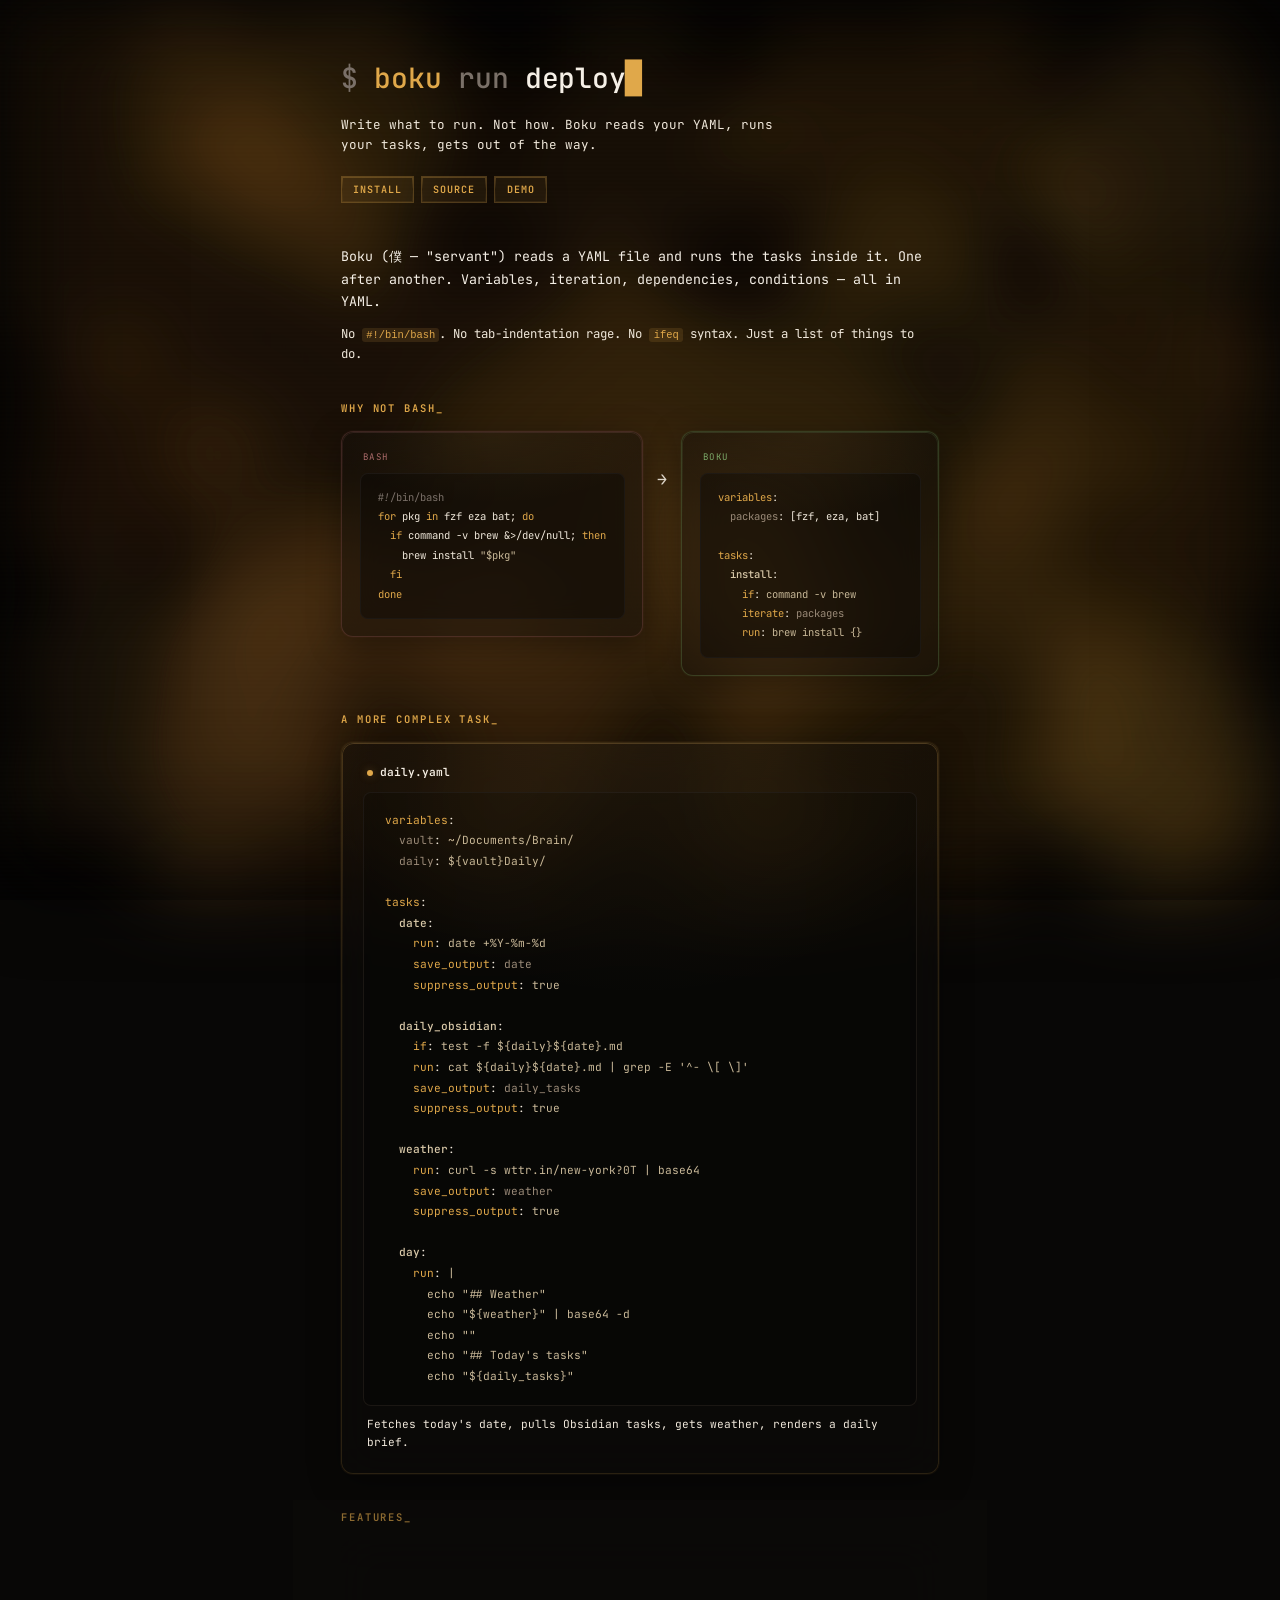
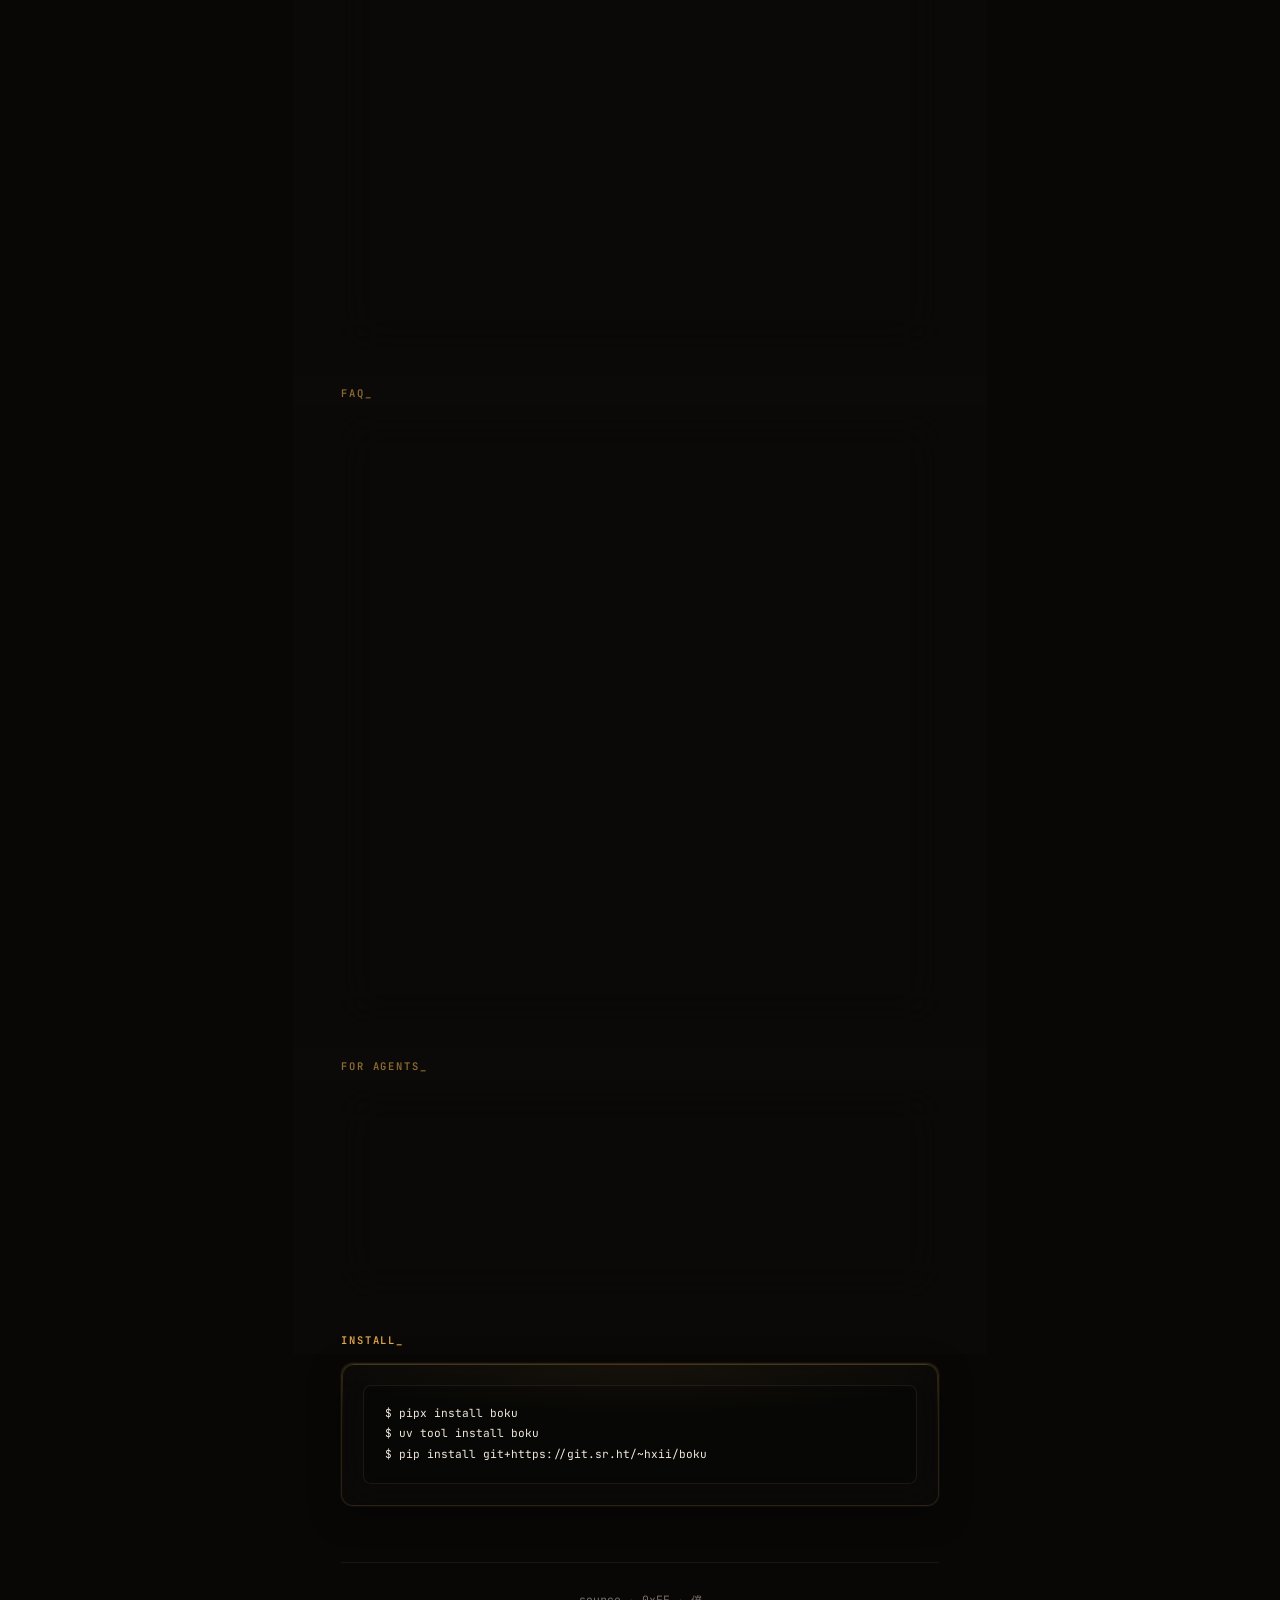
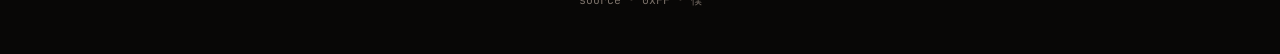
==== web/index.html @ f5d765d3 "Examples; Linting; Doc updates; Onepager" ====
<!DOCTYPE html>
<html lang="en">
<head>
  <meta charset="UTF-8">
  <meta name="viewport" content="width=device-width, initial-scale=1.0">
  <title>boku — YAML task runner</title>
  <link rel="preconnect" href="https://fonts.googleapis.com">
  <link rel="preconnect" href="https://fonts.gstatic.com" crossorigin>
  <link href="https://fonts.googleapis.com/css2?family=JetBrains+Mono:wght@300;400;500;600;700&display=swap" rel="stylesheet">
  <link rel="stylesheet" href="style.css">
</head>
<body>

  <canvas id="bgCanvas"></canvas>
  <div class="scanlines"></div>
  <div class="vignette"></div>

  <div class="page">

    <!-- ═══ HERO ═══ -->
    <header class="hero">
      <div class="prompt"><span class="dollar">$</span> <span class="cmd crt-glow">boku</span> <span class="dim">run</span> <span class="scramble crt-glow" id="scramble">deploy</span><span class="cursor crt-glow">█</span></div>
      <p class="tagline">Write what to run. Not how. Boku reads your YAML, runs your tasks, gets out of the way.</p>
      <nav class="hero-nav">
        <a href="#install" class="pixel-btn">install</a>
        <a href="https://git.sr.ht/~hxii/boku" class="pixel-btn">source</a>
        <a href="https://asciinema.org/a/IFzd7KtoQtGOAL18ZZVEy49eq" class="pixel-btn">demo</a>
      </nav>
    </header>

    <!-- ═══ WHAT ═══ -->
    <section class="intro">
      <p>Boku (僕 — "servant") reads a YAML file and runs the tasks inside it. One after another. Variables, iteration, dependencies, conditions — all in YAML.</p>
      <p class="dim">No <code>#!/bin/bash</code>. No tab-indentation rage. No <code>ifeq</code> syntax. Just a list of things to do.</p>
    </section>

    <!-- ═══ WHY NOT BASH ═══ -->
    <section class="why">
      <h2>why not bash_</h2>
      <div class="compare">
        <div class="glass-card compare-card compare-bad">
          <div class="compare-label">bash</div>
          <pre class="code-block"><code><span class="dim">#!/bin/bash</span>
<span class="k">for</span> pkg <span class="k">in</span> fzf eza bat; <span class="k">do</span>
  <span class="k">if</span> command -v brew &>/dev/null; <span class="k">then</span>
    brew install <span class="s">"$pkg"</span>
  <span class="k">fi</span>
<span class="k">done</span></code></pre>
        </div>
        <div class="compare-arrow">→</div>
        <div class="glass-card compare-card compare-good">
          <div class="compare-label">boku</div>
          <pre class="code-block"><code><span class="k">variables</span>:
  <span class="v">packages</span>: [fzf, eza, bat]

<span class="k">tasks</span>:
  <span class="t">install</span>:
    <span class="k">if</span>: <span class="s">command -v brew</span>
    <span class="k">iterate</span>: <span class="v">packages</span>
    <span class="k">run</span>: <span class="s">brew install {}</span></code></pre>
        </div>
      </div>
    </section>

    <!-- ═══ COMPLEX EXAMPLE ═══ -->
    <section class="complex-example">
      <h2>a more complex task_</h2>
      <div class="glass-card">
        <div class="example-header">
          <span class="example-dot"></span>
          <span class="example-title">daily.yaml</span>
        </div>
        <pre class="code-block"><code><span class="k">variables</span>:
  <span class="v">vault</span>: <span class="s">~/Documents/Brain/</span>
  <span class="v">daily</span>: <span class="s">${vault}Daily/</span>

<span class="k">tasks</span>:
  <span class="t">date</span>:
    <span class="k">run</span>: <span class="s">date +%Y-%m-%d</span>
    <span class="k">save_output</span>: <span class="v">date</span>
    <span class="k">suppress_output</span>: <span class="s">true</span>

  <span class="t">daily_obsidian</span>:
    <span class="k">if</span>: <span class="s">test -f ${daily}${date}.md</span>
    <span class="k">run</span>: <span class="s">cat ${daily}${date}.md | grep -E '^- \[ \]'</span>
    <span class="k">save_output</span>: <span class="v">daily_tasks</span>
    <span class="k">suppress_output</span>: <span class="s">true</span>

  <span class="t">weather</span>:
    <span class="k">run</span>: <span class="s">curl -s wttr.in/new-york?0T | base64</span>
    <span class="k">save_output</span>: <span class="v">weather</span>
    <span class="k">suppress_output</span>: <span class="s">true</span>

  <span class="t">day</span>:
    <span class="k">run</span>: <span class="s">|</span>
      <span class="s">echo "## Weather"</span>
      <span class="s">echo "${weather}" | base64 -d</span>
      <span class="s">echo ""</span>
      <span class="s">echo "## Today's tasks"</span>
      <span class="s">echo "${daily_tasks}"</span></code></pre>
        <p class="example-desc">Fetches today's date, pulls Obsidian tasks, gets weather, renders a daily brief.</p>
      </div>
    </section>

    <!-- ═══ FEATURES ═══ -->
    <section class="features">
      <h2>features_</h2>
      <div class="glass-card">
        <table>
          <tbody>
            <tr><td><span class="label" style="animation-delay: 0s">iterate</span></td><td>Loop over lists. <code>{}</code> becomes each item.</td></tr>
            <tr><td><span class="label" style="animation-delay: -1s">depends_on</span></td><td>Control execution order. Tasks wait.</td></tr>
            <tr><td><span class="label" style="animation-delay: -2s">variables</span></td><td><code>${var}</code> normal · <code>@{var}</code> masked · <code>${env:VAR}</code> env.</td></tr>
            <tr><td><span class="label" style="animation-delay: -3s">save_output</span></td><td>Capture output into a variable for later tasks.</td></tr>
            <tr><td><span class="label" style="animation-delay: -4s">if</span></td><td>Shell condition. Skip tasks that don't need to run.</td></tr>
            <tr><td><span class="label" style="animation-delay: -5s">on_success</span></td><td>Run a command when the task succeeds.</td></tr>
            <tr><td><span class="label" style="animation-delay: -6s">on_failure</span></td><td>Run a command when the task fails.</td></tr>
            <tr><td><span class="label" style="animation-delay: -7s">dry_run</span></td><td><code>boku run ‐d</code> previews without executing.</td></tr>
            <tr><td><span class="label" style="animation-delay: -8s">fail_fast</span></td><td>Abort remaining tasks on first failure.</td></tr>
          </tbody>
        </table>
      </div>
    </section>

    <!-- ═══ FAQ ═══ -->
    <section class="faq">
      <h2>faq_</h2>
      <div class="glass-card">
        <div class="faq-item">
          <p class="faq-q"><span class="faq-mark">Q:</span> Why not Make?</p>
          <p class="faq-a">Make's syntax is its own language. Tabs matter. <code>ifeq</code> is unreadable. Boku uses YAML — you already know it.</p>
        </div>
        <div class="faq-item">
          <p class="faq-q"><span class="faq-mark">Q:</span> Why not Taskfile?</p>
          <p class="faq-a">Taskfile is great. It's also a bigger surface area — includes, templating, dotenv, remote schemas. Boku is smaller. If you need less, it's simpler.</p>
        </div>
        <div class="faq-item">
          <p class="faq-q"><span class="faq-mark">Q:</span> Why not just write a Python script?</p>
          <p class="faq-a">You could. But then you're writing Python. Boku is for when you want to describe <em>what</em> to run, not <em>how</em> to run it.</p>
        </div>
        <div class="faq-item">
          <p class="faq-q"><span class="faq-mark">Q:</span> Why no parallel execution?</p>
          <p class="faq-a">Because I didn't need it, and it would make boku more complex than it needs to be. Sequential is predictable. You can always shell out to <code>&amp;</code> if you want background jobs.</p>
        </div>
        <div class="faq-item">
          <p class="faq-q"><span class="faq-mark">Q:</span> Why no plugin system?</p>
          <p class="faq-a">Same answer. Didn't need it. Keeps the surface area small. If you need a plugin, write a task that calls it.</p>
        </div>
        <div class="faq-item">
          <p class="faq-q"><span class="faq-mark">Q:</span> Is this serious?</p>
          <p class="faq-a">It's a YAML file that runs commands. Take it as seriously as you take your shell aliases.</p>
        </div>
      </div>
    </section>

    <!-- ═══ AGENTS ═══ -->
    <section class="agents">
      <h2>for agents_</h2>
      <div class="glass-card">
        <p>YAML is unambiguous. LLMs can read, write, and modify boku taskfiles without guesswork. <code>skills/</code> has step‐by‐step guides for common patterns — give your agent the skills and a taskfile, and it can add tasks, change dependencies, or create new workflows.</p>
        <ul class="skills-list">
          <li>01‐quick‐start.md</li>
          <li>02‐iteration‐patterns.md</li>
          <li>03‐task‐dependencies.md</li>
          <li>04‐variables‐and‐secrets.md</li>
          <li>05‐conditionals‐and‐helpers.md</li>
        </ul>
      </div>
    </section>

    <!-- ═══ INSTALL ═══ -->
    <section class="install" id="install">
      <h2>install_</h2>
      <div class="glass-card">
        <pre class="code-block"><code>$ pipx install boku
$ uv tool install boku
$ pip install git+https://git.sr.ht/~hxii/boku</code></pre>
      </div>
    </section>

    <!-- ═══ FOOTER ═══ -->
    <footer>
      <a href="https://git.sr.ht/~hxii">source</a>
      <span class="dot">·</span>
      <a href="https://0xff.nu">0xFF</a>
      <span class="dot">·</span>
      <span class="dim">僕</span>
    </footer>

  </div>

  <script>
    // ── Progressive scrambling animation ──
    const words = ['deploy', 'build', 'daily', 'health', 'setup', 'sync', 'backup', 'lint'];
    const el = document.getElementById('scramble');
    const CHARS = '▗▘▙▚▛▜▝▞▟░▒▓▉▉█▄▅▆▇';
    const SCRAMBLE_PASSES = 4;
    let wordIdx = 0;
    let state = 'scramble-in'; // scramble-in | hold | transition
    let settled = [];
    let scrambleCount = [];
    let timerId = null;

    function randChar() { return CHARS[Math.floor(Math.random() * CHARS.length)]; }
    function delay(fn, ms) { clearTimeout(timerId); timerId = setTimeout(fn, Math.max(ms, 1)); }

    function display() {
      const cur = words[wordIdx];
      const nxt = words[(wordIdx + 1) % words.length];
      const maxLen = Math.max(cur.length, nxt.length);
      let text = '';
      for (let i = 0; i < maxLen; i++) {
        if (state === 'scramble-in') {
          text += (i < cur.length && settled[i]) ? cur[i] : randChar();
        } else if (state === 'transition') {
          if (scrambleCount[i] >= SCRAMBLE_PASSES) {
            text += i < nxt.length ? nxt[i] : ' ';
          } else {
            text += randChar();
          }
        } else {
          text += i < cur.length ? cur[i] : ' ';
        }
      }
      el.textContent = text;
    }

    function tick() {
      const cur = words[wordIdx];
      const nxt = words[(wordIdx + 1) % words.length];

      if (state === 'scramble-in') {
        // Progressive reveal: settle one new position each tick
        const nextUnsettled = settled.indexOf(false);
        if (nextUnsettled !== -1) {
          settled[nextUnsettled] = true;
          display();
          if (nextUnsettled === cur.length - 1) {
            state = 'hold';
            delay(tick, 2200);
          } else {
            delay(tick, 70 + Math.random() * 70);
          }
        } else {
          state = 'hold';
          delay(tick, 2200);
        }
        return;
      }

      if (state === 'hold') {
        // Begin transition to next word
        const maxLen = Math.max(cur.length, nxt.length);
        scrambleCount = new Array(maxLen).fill(0);
        state = 'transition';
        delay(tick, 80);
        return;
      }

      if (state === 'transition') {
        // Progressive scramble: advance wave front
        const front = scrambleCount.findIndex(c => c < SCRAMBLE_PASSES);
        if (front !== -1) {
          for (let i = front; i < Math.min(front + 3, scrambleCount.length); i++) {
            if (scrambleCount[i] < SCRAMBLE_PASSES) scrambleCount[i]++;
          }
          display();
          delay(tick, 35 + Math.random() * 45);
        } else {
          wordIdx = (wordIdx + 1) % words.length;
          settled = new Array(words[wordIdx].length).fill(false);
          state = 'scramble-in';
          delay(tick, 600);
        }
      }
    }

    // Initialize: fully scrambled
    settled = new Array(words[0].length).fill(false);
    el.textContent = words[0].replace(/./g, () => randChar());
    delay(tick, 800);

    // ── Cursor blink ──
    setInterval(() => document.querySelectorAll('.cursor').forEach(c => c.classList.toggle('off')), 800);

    // ── Gooey liquid metaball background ──
    const canvas = document.getElementById('bgCanvas');
    const ctx = canvas.getContext('2d');
    let w, h;

    function resize() {
      w = canvas.width = window.innerWidth;
      h = canvas.height = window.innerHeight;
    }
    window.addEventListener('resize', resize);
    resize();

    // CSS filter on canvas creates the metaball "goo" blending
    canvas.style.filter = 'blur(36px) contrast(1.08)';

    // Monochromatic warm palette — amber tones only, matching site accent #e0a84a
    const palette = [
      { h: 32, s: 55, l: 38 },
      { h: 36, s: 60, l: 42 },
      { h: 40, s: 50, l: 35 },
      { h: 34, s: 65, l: 45 },
      { h: 38, s: 45, l: 32 },
      { h: 30, s: 58, l: 40 },
    ];

    // Morphing blob: vertices orbit the center, each with its own sine distortion
    class LiquidBlob {
      constructor(cx, cy, baseR, color) {
        this.cx = cx;
        this.cy = cy;
        this.baseR = baseR;
        this.color = color;
        this.verts = 16;  // vertices around the blob
        this.phases = [];
        this.freqs = [];
        this.amps = [];
        for (let i = 0; i < this.verts; i++) {
          this.phases.push(Math.random() * Math.PI * 2);
          this.freqs.push(0.3 + Math.random() * 0.7);
          this.amps.push(0.1 + Math.random() * 0.35);
        }
        this.vx = (Math.random() - 0.5) * 0.15;
        this.vy = (Math.random() - 0.5) * 0.15;
        this.opBase = 0.05 + Math.random() * 0.15;
        this.opAmp = 0.03 + Math.random() * 0.1;
        this.opFreq = 0.6 + Math.random() * 0.8;
        this.opPhase = Math.random() * Math.PI * 2;
      }

      update(dt) {
        this.cx += this.vx;
        this.cy += this.vy;
        // Boundary wrap with margin
        const m = this.baseR * 1.2;
        if (this.cx < -m) this.cx = w + m;
        if (this.cx > w + m) this.cx = -m;
        if (this.cy < -m) this.cy = h + m;
        if (this.cy > h + m) this.cy = -m;
      }

      draw(ctx, t) {
        const s = t * 0.001;
        ctx.beginPath();
        for (let i = 0; i <= this.verts; i++) {
          const idx = i % this.verts;
          const angle = (idx / this.verts) * Math.PI * 2;
          const morph = Math.sin(s * this.freqs[idx] + this.phases[idx]) * this.baseR * this.amps[idx];
          const r = this.baseR + morph;
          const x = this.cx + Math.cos(angle) * r;
          const y = this.cy + Math.sin(angle) * r;
          if (i === 0) ctx.moveTo(x, y);
          else ctx.lineTo(x, y);
        }
        ctx.closePath();
        // Semi-transparent fill — blur filter handles the gooey blending
        const op = Math.min(0.8, Math.max(0.15, this.opBase + Math.sin(s * this.opFreq + this.opPhase) * this.opAmp));
        ctx.fillStyle = `hsla(${this.color.h}, ${this.color.s}%, ${this.color.l}%, ${op})`;
        ctx.fill();
      }
    }

    // Create blobs spaced across the screen
    const blobs = [];
    const cols = 5, rows = 3;
    for (let row = 0; row < rows; row++) {
      for (let col = 0; col < cols; col++) {
        const cx = (col + 0.5) * w / cols + (Math.random() - 0.5) * 80;
        const cy = (row + 0.5) * h / rows + (Math.random() - 0.5) * 60;
        const r = 120 + Math.random() * 120;
        const color = palette[(row * cols + col) % palette.length];
        blobs.push(new LiquidBlob(cx, cy, r, color));
      }
    }

    // Extra small slow blobs for organic feel
    for (let i = 0; i < 6; i++) {
      const cx = Math.random() * w;
      const cy = Math.random() * h;
      const r = 50 + Math.random() * 70;
      const color = palette[Math.floor(Math.random() * palette.length)];
      blobs.push(new LiquidBlob(cx, cy, r, color));
    }

    let lastTime = 0;
    function animate(now) {
      const dt = Math.min(now - lastTime, 50); // cap delta
      lastTime = now;

      ctx.clearRect(0, 0, w, h);

      // Draw a subtle dark base so blobs aren't invisible on pure black
      ctx.fillStyle = 'rgba(8, 7, 6, 0.4)';
      ctx.fillRect(0, 0, w, h);

      for (const b of blobs) {
        b.update(dt);
        b.draw(ctx, now);
      }
      requestAnimationFrame(animate);
    }
    requestAnimationFrame(animate);

    // ── Entrance animation ──
    const observer = new IntersectionObserver((entries) => {
      entries.forEach(e => { if (e.isIntersecting) e.target.classList.add('visible'); });
    }, { threshold: 0.05, rootMargin: '0px 0px -40px 0px' });
    document.querySelectorAll('section, footer').forEach(el => observer.observe(el));
    setTimeout(() => document.querySelectorAll('section, footer').forEach(el => {
      const r = el.getBoundingClientRect();
      if (r.top < window.innerHeight + 50 && r.bottom > -50) el.classList.add('visible');
    }), 50);
  </script>

</body>
</html>
---- web/style.css ----
/* ═══════════════════════════════════════════
   BOKU — Cozy Terminal
   Glassmorphism · Blobs · CRT Flicker · Ligatures
   ═══════════════════════════════════════════ */

:root {
  --bg: #080706;
  --surface: rgba(16, 14, 12, 0.4);
  --border: rgba(212, 160, 74, 0.16);
  --hi: #e0a84a;
  --hi-dim: rgba(212, 160, 74, 0.15);
  --hi-glow: rgba(212, 160, 74, 0.35);
  --text: #f0e8db;
  --text-bright: #f5efe6;
  --text-dim: #7a7068;
  --code-key: #e0a84a;
  --code-str: #c8b898;
  --code-var: #9a8a78;
  --code-task: #d8c8a8;
  --good: #7aaa6a;
  --good-border: rgba(106, 154, 90, 0.3);
  --bad: #aa6a6a;
  --bad-border: rgba(154, 90, 90, 0.3);
  --font: 'JetBrains Mono', monospace;
  --radius: 12px;
  --glass-blur: 20px;
}

*, *::before, *::after {
  box-sizing: border-box;
  margin: 0;
  padding: 0;
}

html {
  font: 400 14px/1.6 var(--font);
  color: var(--text);
  background: var(--bg);
  -webkit-font-smoothing: antialiased;
  text-rendering: optimizeLegibility;
  overflow-x: hidden;
  /* Ligatures */
  font-variant-ligatures: contextual;
  font-feature-settings: 'calt' 1, 'liga' 1;
}

body {
  background: transparent;
}

/* ═══════════════════════════════════════════
   CRT GLOW FLICKER
   ═══════════════════════════════════════════ */

@keyframes crt-flicker-subtle {
  0%, 100% { text-shadow: 0 0 18px rgba(212,160,74,0.35), 0 0 36px rgba(212,160,74,0.1); }
  5%   { text-shadow: 0 0 14px rgba(212,160,74,0.28), 0 0 28px rgba(212,160,74,0.08); }
  10%  { text-shadow: 0 0 20px rgba(212,160,74,0.4), 0 0 40px rgba(212,160,74,0.12); }
  15%  { text-shadow: 0 0 16px rgba(212,160,74,0.32), 0 0 32px rgba(212,160,74,0.09); }
  50%  { text-shadow: 0 0 18px rgba(212,160,74,0.35), 0 0 36px rgba(212,160,74,0.1); }
  52%  { text-shadow: 0 0 10px rgba(212,160,74,0.2), 0 0 20px rgba(212,160,74,0.05); }
  54%  { text-shadow: 0 0 18px rgba(212,160,74,0.35), 0 0 36px rgba(212,160,74,0.1); }
  80%  { text-shadow: 0 0 18px rgba(212,160,74,0.35), 0 0 36px rgba(212,160,74,0.1); }
  82%  { text-shadow: 0 0 12px rgba(212,160,74,0.25), 0 0 24px rgba(212,160,74,0.07); }
  84%  { text-shadow: 0 0 18px rgba(212,160,74,0.35), 0 0 36px rgba(212,160,74,0.1); }
}

@keyframes crt-flicker-text {
  0%, 100% { text-shadow: 0 0 10px rgba(240,232,220,0.15); }
  7%   { text-shadow: 0 0 8px rgba(240,232,220,0.12); }
  13%  { text-shadow: 0 0 12px rgba(240,232,220,0.18); }
  50%  { text-shadow: 0 0 10px rgba(240,232,220,0.15); }
  53%  { text-shadow: 0 0 6px rgba(240,232,220,0.08); }
  56%  { text-shadow: 0 0 10px rgba(240,232,220,0.15); }
}

@keyframes crt-flicker-cursor {
  0%, 100% { text-shadow: 0 0 10px rgba(212,160,74,0.4), 0 0 20px rgba(212,160,74,0.15); }
  33%  { text-shadow: 0 0 8px rgba(212,160,74,0.3), 0 0 16px rgba(212,160,74,0.1); }
  66%  { text-shadow: 0 0 12px rgba(212,160,74,0.5), 0 0 24px rgba(212,160,74,0.2); }
}

.crt-glow {
  animation: crt-flicker-subtle 4s infinite;
}

.prompt .scramble.crt-glow {
  animation: crt-flicker-text 3s infinite;
}

.prompt .cursor.crt-glow {
  animation: crt-flicker-cursor 2.5s infinite;
}

/* ═══════════════════════════════════════════
   CANVAS
   ═══════════════════════════════════════════ */

#bgCanvas {
  position: fixed;
  inset: 0;
  z-index: 0;
  pointer-events: none;
  display: block;
}

/* ═══════════════════════════════════════════
   OVERLAYS
   ═══════════════════════════════════════════ */

.scanlines {
  position: fixed; inset: 0; z-index: 2; pointer-events: none;
  background: repeating-linear-gradient(
    0deg, transparent, transparent 2px,
    rgba(0,0,0,0.008) 2px, rgba(0,0,0,0.008) 4px
  );
}
.vignette {
  position: fixed; inset: 0; z-index: 2; pointer-events: none;
  box-shadow: inset 0 0 160px rgba(0,0,0,0.55);
}

/* ═══════════════════════════════════════════
   PAGE
   ═══════════════════════════════════════════ */

.page {
  position: relative;
  z-index: 3;
  max-width: 640px;
  margin: 0 auto;
  padding: 4rem 1.5rem 6rem;
}

/* ═══════════════════════════════════════════
   GLASSMORPHISM CARDS
   ═══════════════════════════════════════════ */

.glass-card {
  position: relative;
  background: var(--surface);
  backdrop-filter: blur(var(--glass-blur));
  -webkit-backdrop-filter: blur(var(--glass-blur));
  border-radius: var(--radius);
  padding: 1.5rem;
  border: 1px solid var(--border);
  box-shadow:
    0 0 0 1px rgba(212, 160, 74, 0.05),
    0 8px 32px rgba(0, 0, 0, 0.35),
    inset 0 1px 0 rgba(255, 255, 255, 0.04);
}
.glass-card::before {
  content: '';
  position: absolute;
  inset: 0;
  border-radius: var(--radius);
  padding: 1px;
  background: linear-gradient(
    180deg,
    rgba(212, 160, 74, 0.25) 0%,
    rgba(212, 160, 74, 0.06) 30%,
    transparent 60%
  );
  -webkit-mask: linear-gradient(#fff 0 0) content-box, linear-gradient(#fff 0 0);
  mask: linear-gradient(#fff 0 0) content-box, linear-gradient(#fff 0 0);
  -webkit-mask-composite: xor;
  mask-composite: exclude;
  pointer-events: none;
}
.glass-card::after {
  content: '';
  position: absolute;
  inset: 1px;
  border-radius: calc(var(--radius) - 1px);
  background: radial-gradient(
    ellipse 80% 50% at 50% 0%,
    rgba(212, 160, 74, 0.06) 0%,
    transparent 70%
  );
  pointer-events: none;
}

/* ═══════════════════════════════════════════
   HERO
   ═══════════════════════════════════════════ */

.hero {
  margin-bottom: 3rem;
}

.prompt {
  font-size: clamp(1.4rem, 4vw, 2rem);
  font-weight: 500;
  margin-bottom: 1rem;
  letter-spacing: -0.01em;
}
.prompt .dollar { color: var(--text-dim); }
.prompt .cmd {
  color: var(--hi);
}
.prompt .dim { color: var(--text-dim); }
.prompt .scramble {
  color: var(--text-bright);
}
.prompt .cursor {
  color: var(--hi);
  transition: opacity 0.05s;
}
.cursor.off { opacity: 0; }

.tagline {
  color: var(--text);
  font-size: 0.9rem;
  max-width: 440px;
  margin-bottom: 1.5rem;
  line-height: 1.6;
}

/* ═══════════════════════════════════════════
   PIXEL BUTTONS (nav links)
   ═══════════════════════════════════════════ */

.hero-nav {
  display: flex;
  align-items: center;
  gap: 0.5rem;
  flex-wrap: wrap;
}

.pixel-btn {
  display: inline-block;
  font-size: 0.72rem;
  font-weight: 600;
  text-transform: uppercase;
  letter-spacing: 0.1em;
  padding: 0.45em 1.1em;
  color: var(--hi);
  background: rgba(212, 160, 74, 0.08);
  border: 1px solid rgba(212, 160, 74, 0.25);
  text-decoration: none;
  position: relative;
  transition: background 0.15s, border-color 0.15s, color 0.15s;
}

.pixel-btn::before {
  content: '';
  position: absolute;
  inset: 0;
  border: 1px solid transparent;
  border-image: linear-gradient(
    180deg,
    rgba(212, 160, 74, 0.3) 0%,
    transparent 50%,
    rgba(212, 160, 74, 0.1) 100%
  ) 1;
  pointer-events: none;
}

@keyframes crt-flicker-btn {
  0%, 100% {
    border-color: rgba(212, 160, 74, 0.85);
    box-shadow: 0 0 8px rgba(212,160,74,0.25), 0 0 16px rgba(212,160,74,0.08);
  }
  5%   {
    border-color: rgba(212, 160, 74, 0.5);
    box-shadow: 0 0 4px rgba(212,160,74,0.12), 0 0 8px rgba(212,160,74,0.03);
  }
  10%  {
    border-color: rgba(212, 160, 74, 0.9);
    box-shadow: 0 0 10px rgba(212,160,74,0.3), 0 0 20px rgba(212,160,74,0.1);
  }
  50%  {
    border-color: rgba(212, 160, 74, 0.85);
    box-shadow: 0 0 8px rgba(212,160,74,0.25), 0 0 16px rgba(212,160,74,0.08);
  }
  52%  {
    border-color: rgba(212, 160, 74, 0.4);
    box-shadow: 0 0 3px rgba(212,160,74,0.1), 0 0 6px rgba(212,160,74,0.02);
  }
  54%  {
    border-color: rgba(212, 160, 74, 0.85);
    box-shadow: 0 0 8px rgba(212,160,74,0.25), 0 0 16px rgba(212,160,74,0.08);
  }
}

.pixel-btn:hover {
  background: rgba(212, 160, 74, 0.15);
  color: var(--hi);
  animation: crt-flicker-btn 3s infinite;
}

.pixel-btn:active {
  background: rgba(212, 160, 74, 0.25);
  transform: translateY(1px);
  animation: none;
  border-color: var(--hi);
  box-shadow: 0 0 12px rgba(212,160,74,0.3), 0 0 24px rgba(212,160,74,0.1);
}

/* ═══════════════════════════════════════════
   SECTIONS
   ═══════════════════════════════════════════ */

section {
  margin-bottom: 2.5rem;
  opacity: 0;
  transform: translateY(12px);
  transition: opacity 0.6s ease-out, transform 0.6s ease-out;
}
section.visible {
  opacity: 1;
  transform: translateY(0);
}

@keyframes crt-flicker-heading {
  0%, 100% { text-shadow: 0 0 10px rgba(212,160,74,0.35), 0 0 20px rgba(212,160,74,0.12); }
  3%   { text-shadow: 0 0 6px rgba(212,160,74,0.22), 0 0 12px rgba(212,160,74,0.06); }
  6%   { text-shadow: 0 0 12px rgba(212,160,74,0.4), 0 0 24px rgba(212,160,74,0.15); }
  9%   { text-shadow: 0 0 8px rgba(212,160,74,0.28), 0 0 16px rgba(212,160,74,0.08); }
  30%  { text-shadow: 0 0 10px rgba(212,160,74,0.35), 0 0 20px rgba(212,160,74,0.12); }
  32%  { text-shadow: 0 0 4px rgba(212,160,74,0.15), 0 0 8px rgba(212,160,74,0.03); }
  34%  { text-shadow: 0 0 10px rgba(212,160,74,0.35), 0 0 20px rgba(212,160,74,0.12); }
  60%  { text-shadow: 0 0 10px rgba(212,160,74,0.35), 0 0 20px rgba(212,160,74,0.12); }
  63%  { text-shadow: 0 0 5px rgba(212,160,74,0.18), 0 0 10px rgba(212,160,74,0.04); }
  66%  { text-shadow: 0 0 10px rgba(212,160,74,0.35), 0 0 20px rgba(212,160,74,0.12); }
}

h2 {
  font-size: 0.75rem;
  text-transform: uppercase;
  letter-spacing: 0.18em;
  color: var(--hi);
  font-weight: 600;
  margin-bottom: 1rem;
  animation: crt-flicker-heading 5s infinite;
}

p {
  margin-bottom: 0.75rem;
  color: var(--text);
}
p:last-child { margin-bottom: 0; }
p.dim { color: var(--text-dim); }

p code, li code, td code {
  background: var(--hi-dim);
  padding: 0.1em 0.4em;
  border-radius: 3px;
  font-size: 0.85em;
  color: var(--hi);
}

a {
  color: var(--text-bright);
  text-decoration: underline;
  text-underline-offset: 3px;
  transition: color 0.15s;
}
a:hover { color: var(--hi); }

/* ═══════════════════════════════════════════
   INTRO
   ═══════════════════════════════════════════ */

.intro p {
  font-size: 0.95rem;
  line-height: 1.7;
  color: var(--text-bright);
}
.intro p.dim {
  font-size: 0.88rem;
  color: var(--text);
}

/* ═══════════════════════════════════════════
   CODE BLOCKS
   ═══════════════════════════════════════════ */

.code-block {
  background: rgba(0, 0, 0, 0.2);
  border: 1px solid rgba(30, 26, 22, 0.9);
  border-radius: 8px;
  padding: 1.25rem 1.5rem;
  font-size: 0.8rem;
  line-height: 1.75;
  overflow-x: auto;
}
.code-block code {
  font-family: var(--font);
  white-space: pre;
  font-variant-ligatures: contextual;
  font-feature-settings: 'calt' 1, 'liga' 1;
}

.k { color: var(--code-key); }
.s { color: var(--code-str); }
.v { color: var(--code-var); }
.t { color: var(--code-task); font-weight: 500; }
.dim { color: var(--text-dim); }

/* ═══════════════════════════════════════════
   EXAMPLES
   ═══════════════════════════════════════════ */

.example-header {
  display: flex;
  align-items: center;
  gap: 0.5rem;
  margin-bottom: 0.75rem;
  padding-left: 0.25rem;
}

.example-dot {
  width: 6px; height: 6px;
  border-radius: 50%;
  background: var(--hi);
  box-shadow: 0 0 8px var(--hi-glow);
  flex-shrink: 0;
}

.example-title {
  font-size: 0.8rem;
  font-weight: 600;
  color: var(--text-bright);
}

.example-hint {
  font-size: 0.6rem;
  text-transform: uppercase;
  letter-spacing: 0.12em;
  color: var(--text-dim);
  margin-left: auto;
  padding: 0.15em 0.6em;
  border: 1px solid rgba(122, 112, 104, 0.3);
  border-radius: 3px;
}

.example-desc {
  font-size: 0.8rem;
  color: var(--text);
  margin-top: 0.75rem;
  padding-left: 0.25rem;
}

/* ═══════════════════════════════════════════
   WHY / COMPARISON
   ═══════════════════════════════════════════ */

.compare {
  display: grid;
  grid-template-columns: 1fr auto 1fr;
  gap: 1rem;
  align-items: start;
}

.compare-card {
  padding: 1.25rem;
}
.compare-card .code-block {
  padding: 1rem 1.25rem;
  font-size: 0.75rem;
  background: rgba(8, 7, 6, 0.4);
}

.compare-label {
  font-size: 0.65rem;
  text-transform: uppercase;
  letter-spacing: 0.15em;
  margin-bottom: 0.6rem;
  padding-left: 0.25rem;
}
.compare-bad .compare-label { color: var(--bad); }
.compare-good .compare-label { color: var(--good); }

.compare-bad {
  border-color: var(--bad-border);
  box-shadow:
    0 0 0 1px rgba(154, 90, 90, 0.05),
    0 8px 32px rgba(0, 0, 0, 0.35),
    inset 0 1px 0 rgba(255, 255, 255, 0.03);
}
.compare-bad::before {
  background: linear-gradient(180deg, rgba(154, 90, 90, 0.18) 0%, transparent 40%);
}
.compare-good {
  border-color: var(--good-border);
  box-shadow:
    0 0 0 1px rgba(106, 154, 90, 0.05),
    0 8px 32px rgba(0, 0, 0, 0.35),
    inset 0 1px 0 rgba(255, 255, 255, 0.03);
}
.compare-good::before {
  background: linear-gradient(180deg, rgba(106, 154, 90, 0.18) 0%, transparent 40%);
}

.compare-arrow {
  color: var(--text);
  font-size: 1.2rem;
  padding-top: 2.5rem;
  text-align: center;
}

/* ═══════════════════════════════════════════
   FEATURES TABLE
   ═══════════════════════════════════════════ */

.glass-card table {
  width: 100%;
  border-collapse: collapse;
  font-size: 0.85rem;
}
.glass-card td {
  padding: 0.7rem 1.25rem 0.7rem 0;
  vertical-align: top;
  border-bottom: 1px solid rgba(122, 112, 104, 0.12);
}
.glass-card td:first-child {
  white-space: nowrap;
  vertical-align: middle;
}
.glass-card tr:last-child td { border-bottom: none; }

/* ═══════════════════════════════════════════
   FAQ
   ═══════════════════════════════════════════ */

.faq-item {
  padding: 1rem 0;
  border-bottom: 1px solid rgba(122, 112, 104, 0.1);
}
.faq-item:last-child {
  border-bottom: none;
  padding-bottom: 0;
}
.faq-item:first-child {
  padding-top: 0;
}

.faq-q {
  font-weight: 600;
  color: var(--text-bright);
  margin-bottom: 0.4rem;
  font-size: 0.9rem;
  padding-left: 1.25rem;
}

.faq-mark {
  color: var(--hi);
  margin-right: 0.4em;
  margin-left: -1.25rem;
}

.faq-a {
  color: var(--text);
  font-size: 0.88rem;
  line-height: 1.65;
  padding-left: 1.25rem;
}
.faq-a em {
  font-style: italic;
  color: var(--text-bright);
}

/* ═══════════════════════════════════════════
   AGENTS
   ═══════════════════════════════════════════ */

.skills-list {
  list-style: none;
  padding: 0;
  margin-top: 1rem;
  display: flex;
  flex-wrap: wrap;
  gap: 0.4rem;
}
.skills-list li {
  font-size: 0.75rem;
  padding: 0.3rem 0.7rem;
  background: rgba(8, 7, 6, 0.3);
  border: 1px solid rgba(122, 112, 104, 0.2);
  border-radius: 4px;
  color: var(--text);
  transition: color 0.15s, border-color 0.15s;
}
.skills-list li:hover {
  color: var(--text-bright);
  border-color: rgba(212, 160, 74, 0.25);
}
.skills-list li::before { content: none; }

/* ═══════════════════════════════════════════
   INVERTED LABEL (amber bg, dark text)
   ═══════════════════════════════════════════ */

@keyframes crt-flicker-label {
  0%, 100% {
    background: var(--hi);
    box-shadow: 0 0 6px rgba(212,160,74,0.3), 0 0 12px rgba(212,160,74,0.08);
  }
  4%   {
    background: #c49040;
    box-shadow: 0 0 3px rgba(212,160,74,0.15), 0 0 6px rgba(212,160,74,0.03);
  }
  8%   {
    background: var(--hi);
    box-shadow: 0 0 8px rgba(212,160,74,0.35), 0 0 16px rgba(212,160,74,0.1);
  }
  40%  {
    background: var(--hi);
    box-shadow: 0 0 6px rgba(212,160,74,0.3), 0 0 12px rgba(212,160,74,0.08);
  }
  42%  {
    background: #b88838;
    box-shadow: 0 0 2px rgba(212,160,74,0.1), 0 0 4px rgba(212,160,74,0.02);
  }
  44%  {
    background: var(--hi);
    box-shadow: 0 0 6px rgba(212,160,74,0.3), 0 0 12px rgba(212,160,74,0.08);
  }
}

.label {
  display: inline-block;
  font-size: 0.65rem;
  font-weight: 700;
  text-transform: uppercase;
  letter-spacing: 0.12em;
  padding: 0.2em 0.65em;
  background: var(--hi);
  color: var(--bg);
  border: 1px solid rgba(212, 160, 74, 0.9);
  position: relative;
  vertical-align: middle;
  margin-right: 0.4em;
  animation: crt-flicker-label 6s infinite;
}

.label::before {
  content: '';
  position: absolute;
  inset: 0;
  border: 1px solid transparent;
  border-image: linear-gradient(
    180deg,
    rgba(255, 255, 255, 0.15) 0%,
    transparent 40%,
    rgba(0, 0, 0, 0.1) 100%
  ) 1;
  pointer-events: none;
}

/* ═══════════════════════════════════════════
   FOOTER
   ═══════════════════════════════════════════ */

footer {
  margin-top: 4rem;
  padding-top: 2rem;
  border-top: 1px solid rgba(122, 112, 104, 0.15);
  font-size: 0.82rem;
  display: flex;
  align-items: center;
  justify-content: center;
  gap: 0.5rem;
  color: var(--text-dim);
  opacity: 0;
  transform: translateY(12px);
  transition: opacity 0.6s ease-out, transform 0.6s ease-out;
}
footer.visible {
  opacity: 1;
  transform: translateY(0);
}
footer a { color: var(--text-dim); text-decoration: none; }
footer a:hover { color: var(--text); }
footer .dot { color: rgba(122, 112, 104, 0.35); }

/* ═══════════════════════════════════════════
   RESPONSIVE
   ═══════════════════════════════════════════ */

@media (max-width: 640px) {
  html { font-size: 13px; }
  .page { padding: 2.5rem 1rem 4rem; }
  .compare { grid-template-columns: 1fr; gap: 0.75rem; }
  .compare-arrow { display: none; }
  .glass-card { padding: 1.25rem; }
  .code-block { padding: 1rem; }
}

/* ═══════════════════════════════════════════
   REDUCED MOTION
   ═══════════════════════════════════════════ */

@media (prefers-reduced-motion: reduce) {
  .crt-glow { animation: none; }
  section, footer { opacity: 1; transform: none; transition: none; }
}
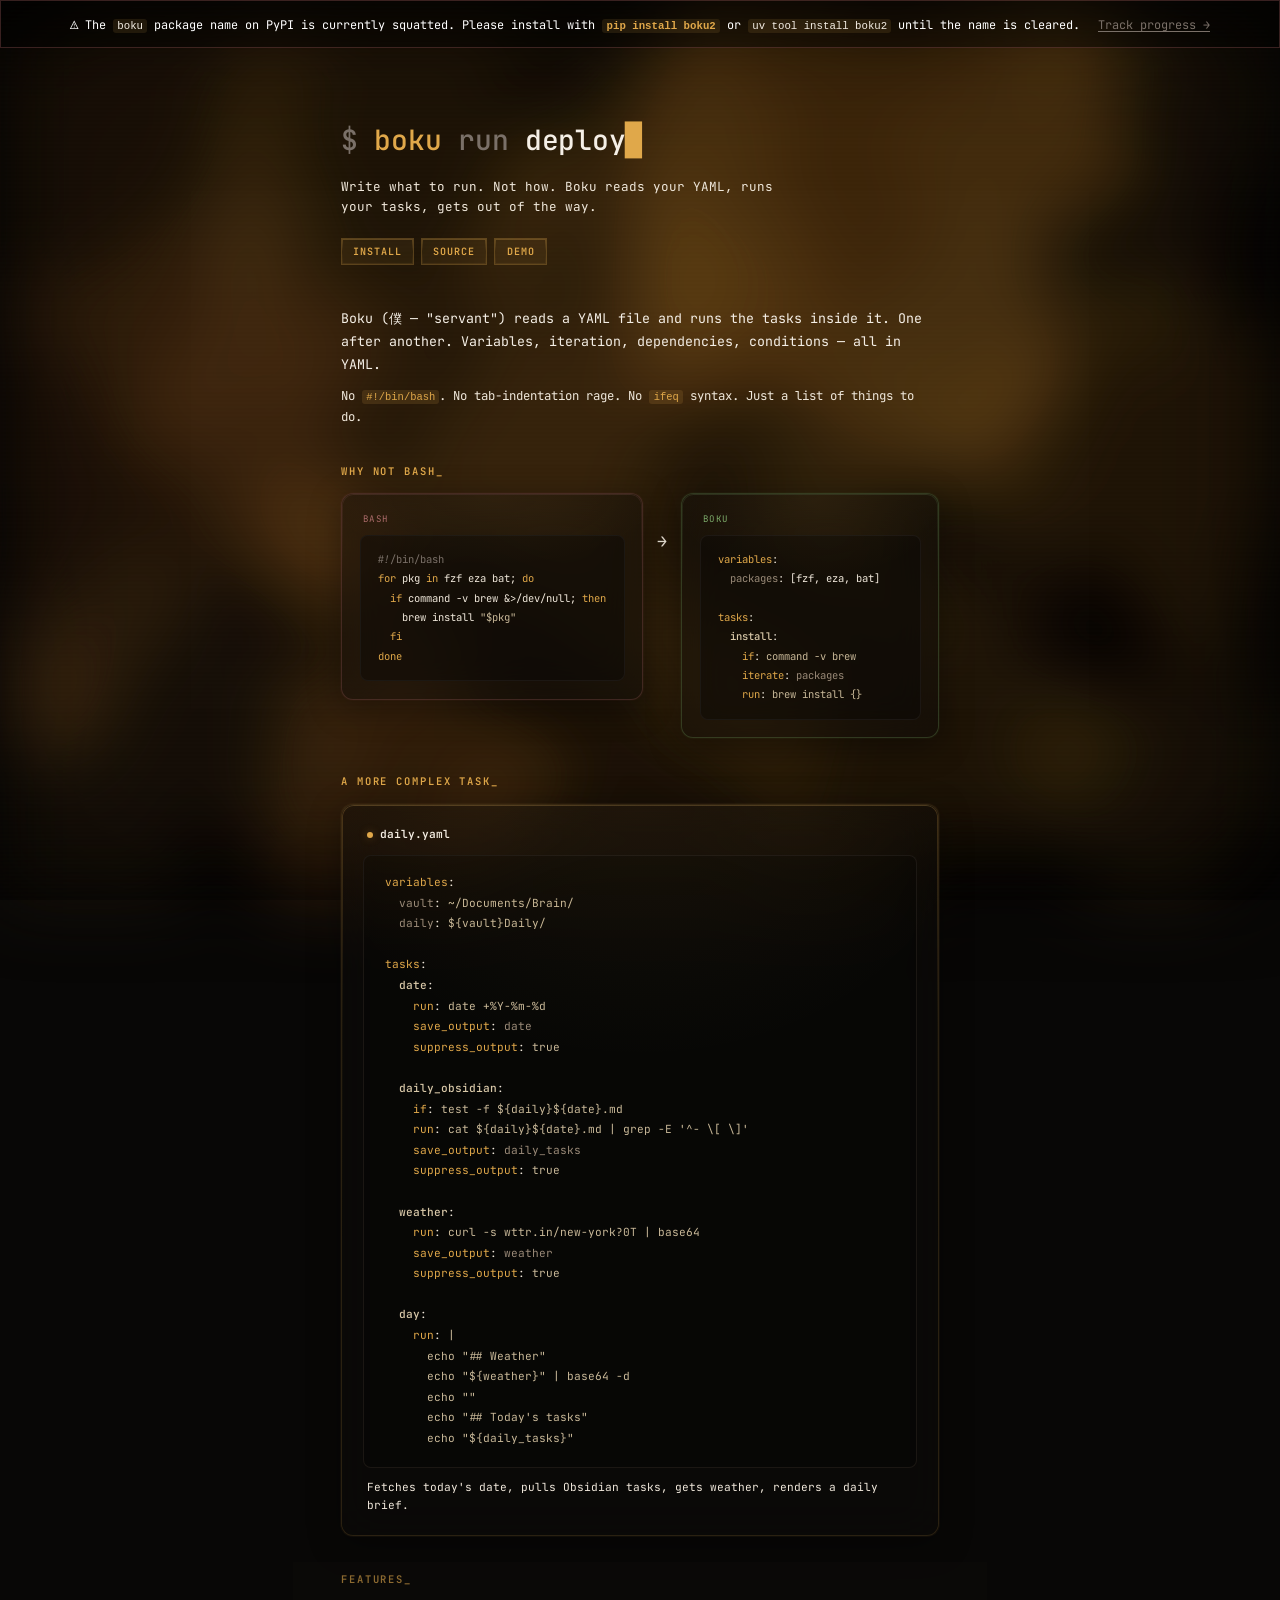
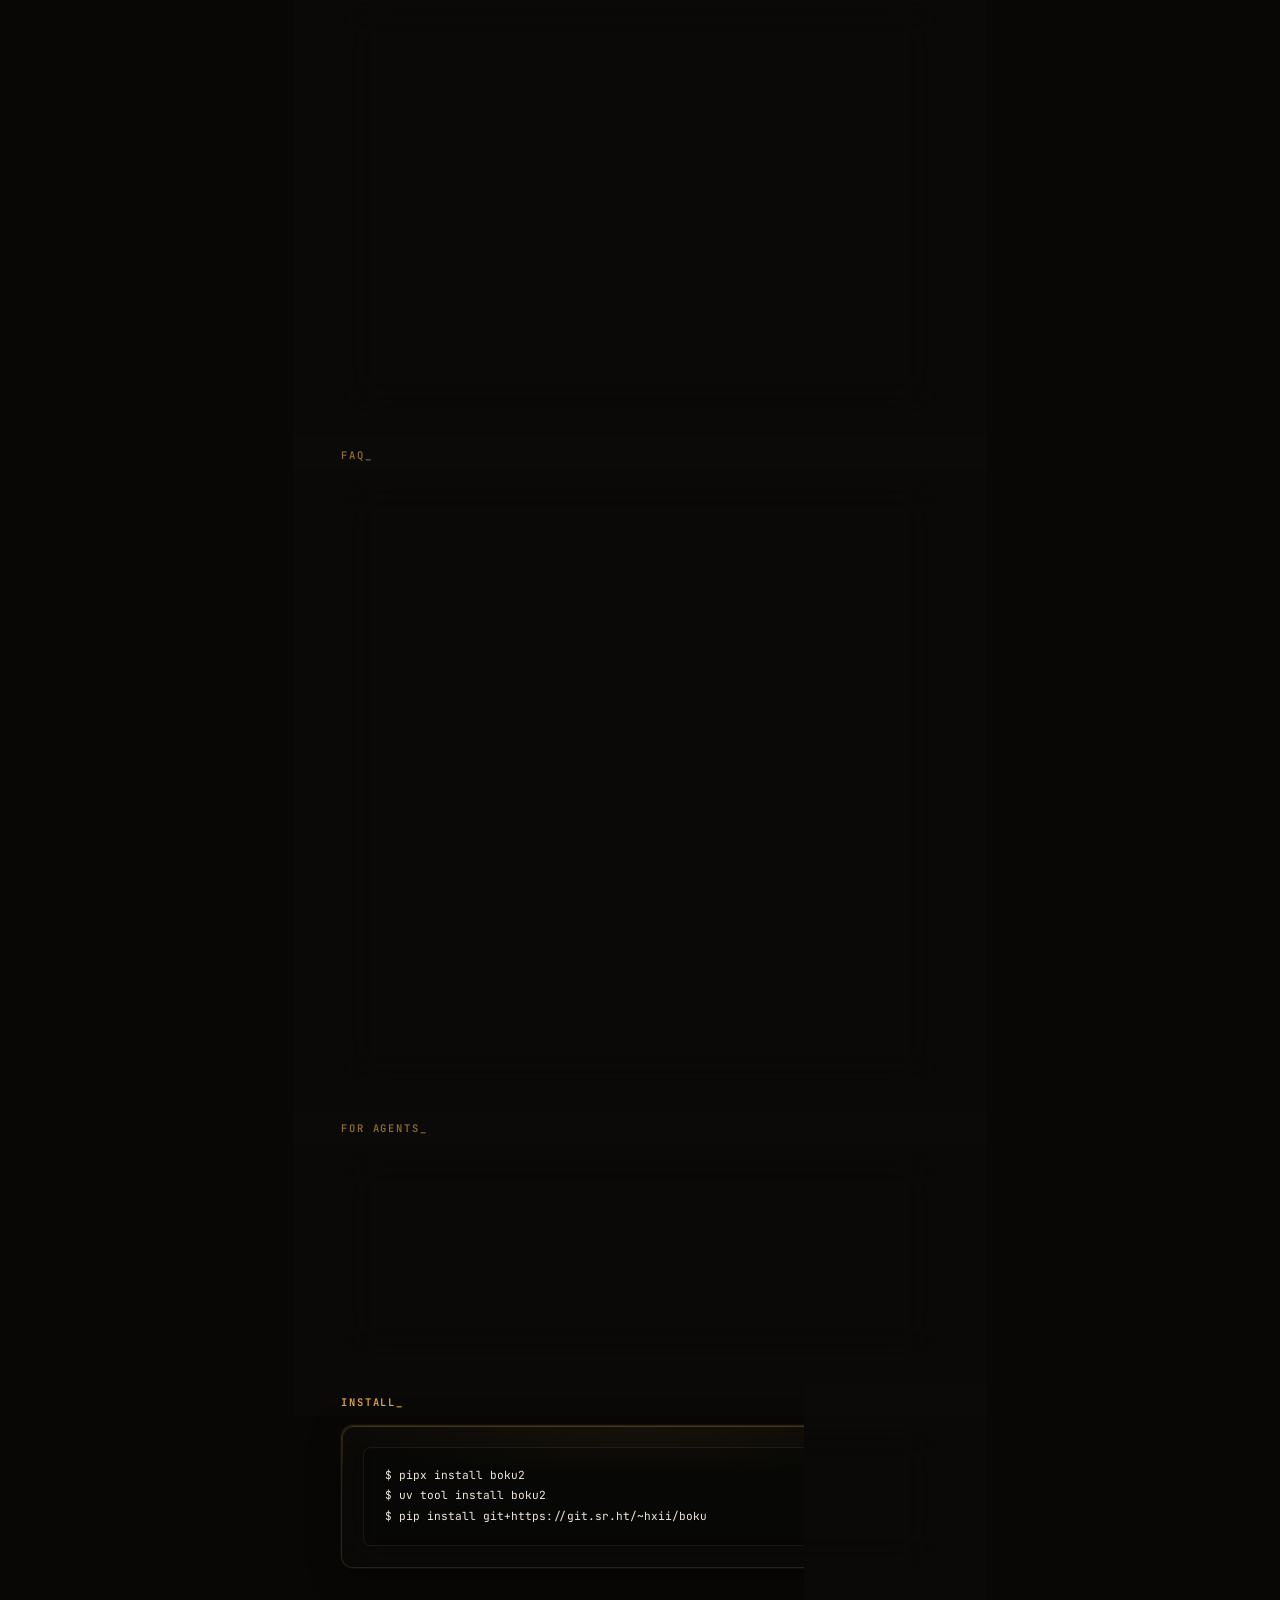
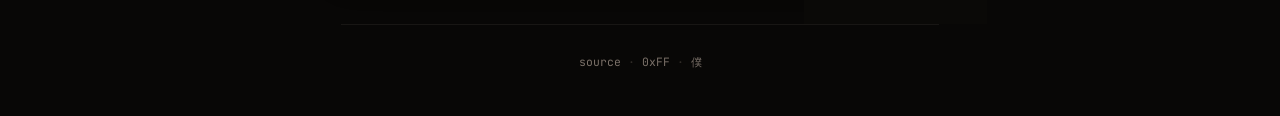
==== commit fea3ee72: "Change package name temporarily; add warning" ====
--- a/web/index.html
+++ b/web/index.html
@@ -1,56 +1,85 @@
-<!DOCTYPE html>
+<!doctype html>
 <html lang="en">
-<head>
-  <meta charset="UTF-8">
-  <meta name="viewport" content="width=device-width, initial-scale=1.0">
-  <title>boku — YAML task runner</title>
-  <link rel="preconnect" href="https://fonts.googleapis.com">
-  <link rel="preconnect" href="https://fonts.gstatic.com" crossorigin>
-  <link href="https://fonts.googleapis.com/css2?family=JetBrains+Mono:wght@300;400;500;600;700&display=swap" rel="stylesheet">
-  <link rel="stylesheet" href="style.css">
-</head>
-<body>
-
-  <canvas id="bgCanvas"></canvas>
-  <div class="scanlines"></div>
-  <div class="vignette"></div>
-
-  <div class="page">
-
-    <!-- ═══ HERO ═══ -->
-    <header class="hero">
-      <div class="prompt"><span class="dollar">$</span> <span class="cmd crt-glow">boku</span> <span class="dim">run</span> <span class="scramble crt-glow" id="scramble">deploy</span><span class="cursor crt-glow">█</span></div>
-      <p class="tagline">Write what to run. Not how. Boku reads your YAML, runs your tasks, gets out of the way.</p>
-      <nav class="hero-nav">
-        <a href="#install" class="pixel-btn">install</a>
-        <a href="https://git.sr.ht/~hxii/boku" class="pixel-btn">source</a>
-        <a href="https://asciinema.org/a/IFzd7KtoQtGOAL18ZZVEy49eq" class="pixel-btn">demo</a>
-      </nav>
-    </header>
-
-    <!-- ═══ WHAT ═══ -->
-    <section class="intro">
-      <p>Boku (僕 — "servant") reads a YAML file and runs the tasks inside it. One after another. Variables, iteration, dependencies, conditions — all in YAML.</p>
-      <p class="dim">No <code>#!/bin/bash</code>. No tab-indentation rage. No <code>ifeq</code> syntax. Just a list of things to do.</p>
-    </section>
-
-    <!-- ═══ WHY NOT BASH ═══ -->
-    <section class="why">
-      <h2>why not bash_</h2>
-      <div class="compare">
-        <div class="glass-card compare-card compare-bad">
-          <div class="compare-label">bash</div>
-          <pre class="code-block"><code><span class="dim">#!/bin/bash</span>
+  <head>
+    <meta charset="UTF-8" />
+    <meta name="viewport" content="width=device-width, initial-scale=1.0" />
+    <title>boku — YAML task runner</title>
+    <link rel="preconnect" href="https://fonts.googleapis.com" />
+    <link rel="preconnect" href="https://fonts.gstatic.com" crossorigin />
+    <link
+      href="https://fonts.googleapis.com/css2?family=JetBrains+Mono:wght@300;400;500;600;700&display=swap"
+      rel="stylesheet"
+    />
+    <link rel="stylesheet" href="style.css" />
+  </head>
+  <body>
+    <canvas id="bgCanvas"></canvas>
+    <div class="scanlines"></div>
+    <div class="vignette"></div>
+
+    <!-- ═══ NAME WARNING ═══ -->
+    <div class="warning-banner">
+      <span class="warning-icon">⚠️</span>
+      The <code>boku</code> package name on PyPI is currently squatted.
+      Please install with <strong><code>pip install boku2</code></strong>
+      or <code>uv tool install boku2</code> until the name is cleared.
+      <a href="https://github.com/pypi/support/issues/10729" class="warning-link">Track progress →</a>
+    </div>
+
+    <div class="page">
+      <!-- ═══ HERO ═══ -->
+      <header class="hero">
+        <div class="prompt">
+          <span class="dollar">$</span> <span class="cmd crt-glow">boku</span>
+          <span class="dim">run</span>
+          <span class="scramble crt-glow" id="scramble">deploy</span
+          ><span class="cursor crt-glow">█</span>
+        </div>
+        <p class="tagline">
+          Write what to run. Not how. Boku reads your YAML, runs your tasks,
+          gets out of the way.
+        </p>
+        <nav class="hero-nav">
+          <a href="#install" class="pixel-btn">install</a>
+          <a href="https://git.sr.ht/~hxii/boku" class="pixel-btn">source</a>
+          <a
+            href="https://asciinema.org/a/IFzd7KtoQtGOAL18ZZVEy49eq"
+            class="pixel-btn"
+            >demo</a
+          >
+        </nav>
+      </header>
+
+      <!-- ═══ WHAT ═══ -->
+      <section class="intro">
+        <p>
+          Boku (僕 — "servant") reads a YAML file and runs the tasks inside it.
+          One after another. Variables, iteration, dependencies, conditions —
+          all in YAML.
+        </p>
+        <p class="dim">
+          No <code>#!/bin/bash</code>. No tab-indentation rage. No
+          <code>ifeq</code> syntax. Just a list of things to do.
+        </p>
+      </section>
+
+      <!-- ═══ WHY NOT BASH ═══ -->
+      <section class="why">
+        <h2>why not bash_</h2>
+        <div class="compare">
+          <div class="glass-card compare-card compare-bad">
+            <div class="compare-label">bash</div>
+            <pre class="code-block"><code><span class="dim">#!/bin/bash</span>
 <span class="k">for</span> pkg <span class="k">in</span> fzf eza bat; <span class="k">do</span>
   <span class="k">if</span> command -v brew &>/dev/null; <span class="k">then</span>
     brew install <span class="s">"$pkg"</span>
   <span class="k">fi</span>
 <span class="k">done</span></code></pre>
-        </div>
-        <div class="compare-arrow">→</div>
-        <div class="glass-card compare-card compare-good">
-          <div class="compare-label">boku</div>
-          <pre class="code-block"><code><span class="k">variables</span>:
+          </div>
+          <div class="compare-arrow">→</div>
+          <div class="glass-card compare-card compare-good">
+            <div class="compare-label">boku</div>
+            <pre class="code-block"><code><span class="k">variables</span>:
   <span class="v">packages</span>: [fzf, eza, bat]
 
 <span class="k">tasks</span>:
@@ -58,19 +87,19 @@
     <span class="k">if</span>: <span class="s">command -v brew</span>
     <span class="k">iterate</span>: <span class="v">packages</span>
     <span class="k">run</span>: <span class="s">brew install {}</span></code></pre>
-        </div>
-      </div>
-    </section>
-
-    <!-- ═══ COMPLEX EXAMPLE ═══ -->
-    <section class="complex-example">
-      <h2>a more complex task_</h2>
-      <div class="glass-card">
-        <div class="example-header">
-          <span class="example-dot"></span>
-          <span class="example-title">daily.yaml</span>
-        </div>
-        <pre class="code-block"><code><span class="k">variables</span>:
+          </div>
+        </div>
+      </section>
+
+      <!-- ═══ COMPLEX EXAMPLE ═══ -->
+      <section class="complex-example">
+        <h2>a more complex task_</h2>
+        <div class="glass-card">
+          <div class="example-header">
+            <span class="example-dot"></span>
+            <span class="example-title">daily.yaml</span>
+          </div>
+          <pre class="code-block"><code><span class="k">variables</span>:
   <span class="v">vault</span>: <span class="s">~/Documents/Brain/</span>
   <span class="v">daily</span>: <span class="s">${vault}Daily/</span>
 
@@ -98,323 +127,470 @@
       <span class="s">echo ""</span>
       <span class="s">echo "## Today's tasks"</span>
       <span class="s">echo "${daily_tasks}"</span></code></pre>
-        <p class="example-desc">Fetches today's date, pulls Obsidian tasks, gets weather, renders a daily brief.</p>
-      </div>
-    </section>
-
-    <!-- ═══ FEATURES ═══ -->
-    <section class="features">
-      <h2>features_</h2>
-      <div class="glass-card">
-        <table>
-          <tbody>
-            <tr><td><span class="label" style="animation-delay: 0s">iterate</span></td><td>Loop over lists. <code>{}</code> becomes each item.</td></tr>
-            <tr><td><span class="label" style="animation-delay: -1s">depends_on</span></td><td>Control execution order. Tasks wait.</td></tr>
-            <tr><td><span class="label" style="animation-delay: -2s">variables</span></td><td><code>${var}</code> normal · <code>@{var}</code> masked · <code>${env:VAR}</code> env.</td></tr>
-            <tr><td><span class="label" style="animation-delay: -3s">save_output</span></td><td>Capture output into a variable for later tasks.</td></tr>
-            <tr><td><span class="label" style="animation-delay: -4s">if</span></td><td>Shell condition. Skip tasks that don't need to run.</td></tr>
-            <tr><td><span class="label" style="animation-delay: -5s">on_success</span></td><td>Run a command when the task succeeds.</td></tr>
-            <tr><td><span class="label" style="animation-delay: -6s">on_failure</span></td><td>Run a command when the task fails.</td></tr>
-            <tr><td><span class="label" style="animation-delay: -7s">dry_run</span></td><td><code>boku run ‐d</code> previews without executing.</td></tr>
-            <tr><td><span class="label" style="animation-delay: -8s">fail_fast</span></td><td>Abort remaining tasks on first failure.</td></tr>
-          </tbody>
-        </table>
-      </div>
-    </section>
-
-    <!-- ═══ FAQ ═══ -->
-    <section class="faq">
-      <h2>faq_</h2>
-      <div class="glass-card">
-        <div class="faq-item">
-          <p class="faq-q"><span class="faq-mark">Q:</span> Why not Make?</p>
-          <p class="faq-a">Make's syntax is its own language. Tabs matter. <code>ifeq</code> is unreadable. Boku uses YAML — you already know it.</p>
-        </div>
-        <div class="faq-item">
-          <p class="faq-q"><span class="faq-mark">Q:</span> Why not Taskfile?</p>
-          <p class="faq-a">Taskfile is great. It's also a bigger surface area — includes, templating, dotenv, remote schemas. Boku is smaller. If you need less, it's simpler.</p>
-        </div>
-        <div class="faq-item">
-          <p class="faq-q"><span class="faq-mark">Q:</span> Why not just write a Python script?</p>
-          <p class="faq-a">You could. But then you're writing Python. Boku is for when you want to describe <em>what</em> to run, not <em>how</em> to run it.</p>
-        </div>
-        <div class="faq-item">
-          <p class="faq-q"><span class="faq-mark">Q:</span> Why no parallel execution?</p>
-          <p class="faq-a">Because I didn't need it, and it would make boku more complex than it needs to be. Sequential is predictable. You can always shell out to <code>&amp;</code> if you want background jobs.</p>
-        </div>
-        <div class="faq-item">
-          <p class="faq-q"><span class="faq-mark">Q:</span> Why no plugin system?</p>
-          <p class="faq-a">Same answer. Didn't need it. Keeps the surface area small. If you need a plugin, write a task that calls it.</p>
-        </div>
-        <div class="faq-item">
-          <p class="faq-q"><span class="faq-mark">Q:</span> Is this serious?</p>
-          <p class="faq-a">It's a YAML file that runs commands. Take it as seriously as you take your shell aliases.</p>
-        </div>
-      </div>
-    </section>
-
-    <!-- ═══ AGENTS ═══ -->
-    <section class="agents">
-      <h2>for agents_</h2>
-      <div class="glass-card">
-        <p>YAML is unambiguous. LLMs can read, write, and modify boku taskfiles without guesswork. <code>skills/</code> has step‐by‐step guides for common patterns — give your agent the skills and a taskfile, and it can add tasks, change dependencies, or create new workflows.</p>
-        <ul class="skills-list">
-          <li>01‐quick‐start.md</li>
-          <li>02‐iteration‐patterns.md</li>
-          <li>03‐task‐dependencies.md</li>
-          <li>04‐variables‐and‐secrets.md</li>
-          <li>05‐conditionals‐and‐helpers.md</li>
-        </ul>
-      </div>
-    </section>
-
-    <!-- ═══ INSTALL ═══ -->
-    <section class="install" id="install">
-      <h2>install_</h2>
-      <div class="glass-card">
-        <pre class="code-block"><code>$ pipx install boku
-$ uv tool install boku
+          <p class="example-desc">
+            Fetches today's date, pulls Obsidian tasks, gets weather, renders a
+            daily brief.
+          </p>
+        </div>
+      </section>
+
+      <!-- ═══ FEATURES ═══ -->
+      <section class="features">
+        <h2>features_</h2>
+        <div class="glass-card">
+          <table>
+            <tbody>
+              <tr>
+                <td>
+                  <span class="label" style="animation-delay: 0s">iterate</span>
+                </td>
+                <td>Loop over lists. <code>{}</code> becomes each item.</td>
+              </tr>
+              <tr>
+                <td>
+                  <span class="label" style="animation-delay: -1s"
+                    >depends_on</span
+                  >
+                </td>
+                <td>Control execution order. Tasks wait.</td>
+              </tr>
+              <tr>
+                <td>
+                  <span class="label" style="animation-delay: -2s"
+                    >variables</span
+                  >
+                </td>
+                <td>
+                  <code>${var}</code> normal · <code>@{var}</code> masked ·
+                  <code>${env:VAR}</code> env.
+                </td>
+              </tr>
+              <tr>
+                <td>
+                  <span class="label" style="animation-delay: -3s"
+                    >save_output</span
+                  >
+                </td>
+                <td>Capture output into a variable for later tasks.</td>
+              </tr>
+              <tr>
+                <td>
+                  <span class="label" style="animation-delay: -4s">if</span>
+                </td>
+                <td>Shell condition. Skip tasks that don't need to run.</td>
+              </tr>
+              <tr>
+                <td>
+                  <span class="label" style="animation-delay: -5s"
+                    >on_success</span
+                  >
+                </td>
+                <td>Run a command when the task succeeds.</td>
+              </tr>
+              <tr>
+                <td>
+                  <span class="label" style="animation-delay: -6s"
+                    >on_failure</span
+                  >
+                </td>
+                <td>Run a command when the task fails.</td>
+              </tr>
+              <tr>
+                <td>
+                  <span class="label" style="animation-delay: -7s"
+                    >dry_run</span
+                  >
+                </td>
+                <td><code>boku run ‐d</code> previews without executing.</td>
+              </tr>
+              <tr>
+                <td>
+                  <span class="label" style="animation-delay: -8s"
+                    >fail_fast</span
+                  >
+                </td>
+                <td>Abort remaining tasks on first failure.</td>
+              </tr>
+            </tbody>
+          </table>
+        </div>
+      </section>
+
+      <!-- ═══ FAQ ═══ -->
+      <section class="faq">
+        <h2>faq_</h2>
+        <div class="glass-card">
+          <div class="faq-item">
+            <p class="faq-q"><span class="faq-mark">Q:</span> Why not Make?</p>
+            <p class="faq-a">
+              Make's syntax is its own language. Tabs matter.
+              <code>ifeq</code> is unreadable. Boku uses YAML — you already know
+              it.
+            </p>
+          </div>
+          <div class="faq-item">
+            <p class="faq-q">
+              <span class="faq-mark">Q:</span> Why not Taskfile?
+            </p>
+            <p class="faq-a">
+              Taskfile is great. It's also a bigger surface area — includes,
+              templating, dotenv, remote schemas. Boku is smaller. If you need
+              less, it's simpler.
+            </p>
+          </div>
+          <div class="faq-item">
+            <p class="faq-q">
+              <span class="faq-mark">Q:</span> Why not just write a Python
+              script?
+            </p>
+            <p class="faq-a">
+              You could. But then you're writing Python. Boku is for when you
+              want to describe <em>what</em> to run, not <em>how</em> to run it.
+            </p>
+          </div>
+          <div class="faq-item">
+            <p class="faq-q">
+              <span class="faq-mark">Q:</span> Why no parallel execution?
+            </p>
+            <p class="faq-a">
+              Because I didn't need it, and it would make boku more complex than
+              it needs to be. Sequential is predictable. You can always shell
+              out to <code>&amp;</code> if you want background jobs.
+            </p>
+          </div>
+          <div class="faq-item">
+            <p class="faq-q">
+              <span class="faq-mark">Q:</span> Why no plugin system?
+            </p>
+            <p class="faq-a">
+              Same answer. Didn't need it. Keeps the surface area small. If you
+              need a plugin, write a task that calls it.
+            </p>
+          </div>
+          <div class="faq-item">
+            <p class="faq-q">
+              <span class="faq-mark">Q:</span> Is this serious?
+            </p>
+            <p class="faq-a">
+              It's a YAML file that runs commands. Take it as seriously as you
+              take your shell aliases.
+            </p>
+          </div>
+        </div>
+      </section>
+
+      <!-- ═══ AGENTS ═══ -->
+      <section class="agents">
+        <h2>for agents_</h2>
+        <div class="glass-card">
+          <p>
+            YAML is unambiguous. LLMs can read, write, and modify boku taskfiles
+            without guesswork. <code>skills/</code> has step‐by‐step guides for
+            common patterns — give your agent the skills and a taskfile, and it
+            can add tasks, change dependencies, or create new workflows.
+          </p>
+          <ul class="skills-list">
+            <li>01‐quick‐start.md</li>
+            <li>02‐iteration‐patterns.md</li>
+            <li>03‐task‐dependencies.md</li>
+            <li>04‐variables‐and‐secrets.md</li>
+            <li>05‐conditionals‐and‐helpers.md</li>
+          </ul>
+        </div>
+      </section>
+
+      <!-- ═══ INSTALL ═══ -->
+      <section class="install" id="install">
+        <h2>install_</h2>
+        <div class="glass-card">
+          <pre class="code-block"><code>$ pipx install boku2
+$ uv tool install boku2
 $ pip install git+https://git.sr.ht/~hxii/boku</code></pre>
-      </div>
-    </section>
-
-    <!-- ═══ FOOTER ═══ -->
-    <footer>
-      <a href="https://git.sr.ht/~hxii">source</a>
-      <span class="dot">·</span>
-      <a href="https://0xff.nu">0xFF</a>
-      <span class="dot">·</span>
-      <span class="dim">僕</span>
-    </footer>
-
-  </div>
-
-  <script>
-    // ── Progressive scrambling animation ──
-    const words = ['deploy', 'build', 'daily', 'health', 'setup', 'sync', 'backup', 'lint'];
-    const el = document.getElementById('scramble');
-    const CHARS = '▗▘▙▚▛▜▝▞▟░▒▓▉▉█▄▅▆▇';
-    const SCRAMBLE_PASSES = 4;
-    let wordIdx = 0;
-    let state = 'scramble-in'; // scramble-in | hold | transition
-    let settled = [];
-    let scrambleCount = [];
-    let timerId = null;
-
-    function randChar() { return CHARS[Math.floor(Math.random() * CHARS.length)]; }
-    function delay(fn, ms) { clearTimeout(timerId); timerId = setTimeout(fn, Math.max(ms, 1)); }
-
-    function display() {
-      const cur = words[wordIdx];
-      const nxt = words[(wordIdx + 1) % words.length];
-      const maxLen = Math.max(cur.length, nxt.length);
-      let text = '';
-      for (let i = 0; i < maxLen; i++) {
-        if (state === 'scramble-in') {
-          text += (i < cur.length && settled[i]) ? cur[i] : randChar();
-        } else if (state === 'transition') {
-          if (scrambleCount[i] >= SCRAMBLE_PASSES) {
-            text += i < nxt.length ? nxt[i] : ' ';
+        </div>
+      </section>
+
+      <!-- ═══ FOOTER ═══ -->
+      <footer>
+        <a href="https://git.sr.ht/~hxii">source</a>
+        <span class="dot">·</span>
+        <a href="https://0xff.nu">0xFF</a>
+        <span class="dot">·</span>
+        <span class="dim">僕</span>
+      </footer>
+    </div>
+
+    <script>
+      // ── Progressive scrambling animation ──
+      const words = [
+        "deploy",
+        "build",
+        "daily",
+        "health",
+        "setup",
+        "sync",
+        "backup",
+        "lint",
+      ];
+      const el = document.getElementById("scramble");
+      const CHARS = "▗▘▙▚▛▜▝▞▟░▒▓▉▉█▄▅▆▇";
+      const SCRAMBLE_PASSES = 4;
+      let wordIdx = 0;
+      let state = "scramble-in"; // scramble-in | hold | transition
+      let settled = [];
+      let scrambleCount = [];
+      let timerId = null;
+
+      function randChar() {
+        return CHARS[Math.floor(Math.random() * CHARS.length)];
+      }
+      function delay(fn, ms) {
+        clearTimeout(timerId);
+        timerId = setTimeout(fn, Math.max(ms, 1));
+      }
+
+      function display() {
+        const cur = words[wordIdx];
+        const nxt = words[(wordIdx + 1) % words.length];
+        const maxLen = Math.max(cur.length, nxt.length);
+        let text = "";
+        for (let i = 0; i < maxLen; i++) {
+          if (state === "scramble-in") {
+            text += i < cur.length && settled[i] ? cur[i] : randChar();
+          } else if (state === "transition") {
+            if (scrambleCount[i] >= SCRAMBLE_PASSES) {
+              text += i < nxt.length ? nxt[i] : " ";
+            } else {
+              text += randChar();
+            }
           } else {
-            text += randChar();
+            text += i < cur.length ? cur[i] : " ";
           }
-        } else {
-          text += i < cur.length ? cur[i] : ' ';
-        }
-      }
-      el.textContent = text;
-    }
-
-    function tick() {
-      const cur = words[wordIdx];
-      const nxt = words[(wordIdx + 1) % words.length];
-
-      if (state === 'scramble-in') {
-        // Progressive reveal: settle one new position each tick
-        const nextUnsettled = settled.indexOf(false);
-        if (nextUnsettled !== -1) {
-          settled[nextUnsettled] = true;
-          display();
-          if (nextUnsettled === cur.length - 1) {
-            state = 'hold';
+        }
+        el.textContent = text;
+      }
+
+      function tick() {
+        const cur = words[wordIdx];
+        const nxt = words[(wordIdx + 1) % words.length];
+
+        if (state === "scramble-in") {
+          // Progressive reveal: settle one new position each tick
+          const nextUnsettled = settled.indexOf(false);
+          if (nextUnsettled !== -1) {
+            settled[nextUnsettled] = true;
+            display();
+            if (nextUnsettled === cur.length - 1) {
+              state = "hold";
+              delay(tick, 2200);
+            } else {
+              delay(tick, 70 + Math.random() * 70);
+            }
+          } else {
+            state = "hold";
             delay(tick, 2200);
+          }
+          return;
+        }
+
+        if (state === "hold") {
+          // Begin transition to next word
+          const maxLen = Math.max(cur.length, nxt.length);
+          scrambleCount = new Array(maxLen).fill(0);
+          state = "transition";
+          delay(tick, 80);
+          return;
+        }
+
+        if (state === "transition") {
+          // Progressive scramble: advance wave front
+          const front = scrambleCount.findIndex((c) => c < SCRAMBLE_PASSES);
+          if (front !== -1) {
+            for (
+              let i = front;
+              i < Math.min(front + 3, scrambleCount.length);
+              i++
+            ) {
+              if (scrambleCount[i] < SCRAMBLE_PASSES) scrambleCount[i]++;
+            }
+            display();
+            delay(tick, 35 + Math.random() * 45);
           } else {
-            delay(tick, 70 + Math.random() * 70);
+            wordIdx = (wordIdx + 1) % words.length;
+            settled = new Array(words[wordIdx].length).fill(false);
+            state = "scramble-in";
+            delay(tick, 600);
           }
-        } else {
-          state = 'hold';
-          delay(tick, 2200);
-        }
-        return;
-      }
-
-      if (state === 'hold') {
-        // Begin transition to next word
-        const maxLen = Math.max(cur.length, nxt.length);
-        scrambleCount = new Array(maxLen).fill(0);
-        state = 'transition';
-        delay(tick, 80);
-        return;
-      }
-
-      if (state === 'transition') {
-        // Progressive scramble: advance wave front
-        const front = scrambleCount.findIndex(c => c < SCRAMBLE_PASSES);
-        if (front !== -1) {
-          for (let i = front; i < Math.min(front + 3, scrambleCount.length); i++) {
-            if (scrambleCount[i] < SCRAMBLE_PASSES) scrambleCount[i]++;
+        }
+      }
+
+      // Initialize: fully scrambled
+      settled = new Array(words[0].length).fill(false);
+      el.textContent = words[0].replace(/./g, () => randChar());
+      delay(tick, 800);
+
+      // ── Cursor blink ──
+      setInterval(
+        () =>
+          document
+            .querySelectorAll(".cursor")
+            .forEach((c) => c.classList.toggle("off")),
+        800,
+      );
+
+      // ── Gooey liquid metaball background ──
+      const canvas = document.getElementById("bgCanvas");
+      const ctx = canvas.getContext("2d");
+      let w, h;
+
+      function resize() {
+        w = canvas.width = window.innerWidth;
+        h = canvas.height = window.innerHeight;
+      }
+      window.addEventListener("resize", resize);
+      resize();
+
+      // CSS filter on canvas creates the metaball "goo" blending
+      canvas.style.filter = "blur(36px) contrast(1.08)";
+
+      // Monochromatic warm palette — amber tones only, matching site accent #e0a84a
+      const palette = [
+        { h: 32, s: 55, l: 38 },
+        { h: 36, s: 60, l: 42 },
+        { h: 40, s: 50, l: 35 },
+        { h: 34, s: 65, l: 45 },
+        { h: 38, s: 45, l: 32 },
+        { h: 30, s: 58, l: 40 },
+      ];
+
+      // Morphing blob: vertices orbit the center, each with its own sine distortion
+      class LiquidBlob {
+        constructor(cx, cy, baseR, color) {
+          this.cx = cx;
+          this.cy = cy;
+          this.baseR = baseR;
+          this.color = color;
+          this.verts = 16; // vertices around the blob
+          this.phases = [];
+          this.freqs = [];
+          this.amps = [];
+          for (let i = 0; i < this.verts; i++) {
+            this.phases.push(Math.random() * Math.PI * 2);
+            this.freqs.push(0.3 + Math.random() * 0.7);
+            this.amps.push(0.1 + Math.random() * 0.35);
           }
-          display();
-          delay(tick, 35 + Math.random() * 45);
-        } else {
-          wordIdx = (wordIdx + 1) % words.length;
-          settled = new Array(words[wordIdx].length).fill(false);
-          state = 'scramble-in';
-          delay(tick, 600);
-        }
-      }
-    }
-
-    // Initialize: fully scrambled
-    settled = new Array(words[0].length).fill(false);
-    el.textContent = words[0].replace(/./g, () => randChar());
-    delay(tick, 800);
-
-    // ── Cursor blink ──
-    setInterval(() => document.querySelectorAll('.cursor').forEach(c => c.classList.toggle('off')), 800);
-
-    // ── Gooey liquid metaball background ──
-    const canvas = document.getElementById('bgCanvas');
-    const ctx = canvas.getContext('2d');
-    let w, h;
-
-    function resize() {
-      w = canvas.width = window.innerWidth;
-      h = canvas.height = window.innerHeight;
-    }
-    window.addEventListener('resize', resize);
-    resize();
-
-    // CSS filter on canvas creates the metaball "goo" blending
-    canvas.style.filter = 'blur(36px) contrast(1.08)';
-
-    // Monochromatic warm palette — amber tones only, matching site accent #e0a84a
-    const palette = [
-      { h: 32, s: 55, l: 38 },
-      { h: 36, s: 60, l: 42 },
-      { h: 40, s: 50, l: 35 },
-      { h: 34, s: 65, l: 45 },
-      { h: 38, s: 45, l: 32 },
-      { h: 30, s: 58, l: 40 },
-    ];
-
-    // Morphing blob: vertices orbit the center, each with its own sine distortion
-    class LiquidBlob {
-      constructor(cx, cy, baseR, color) {
-        this.cx = cx;
-        this.cy = cy;
-        this.baseR = baseR;
-        this.color = color;
-        this.verts = 16;  // vertices around the blob
-        this.phases = [];
-        this.freqs = [];
-        this.amps = [];
-        for (let i = 0; i < this.verts; i++) {
-          this.phases.push(Math.random() * Math.PI * 2);
-          this.freqs.push(0.3 + Math.random() * 0.7);
-          this.amps.push(0.1 + Math.random() * 0.35);
-        }
-        this.vx = (Math.random() - 0.5) * 0.15;
-        this.vy = (Math.random() - 0.5) * 0.15;
-        this.opBase = 0.05 + Math.random() * 0.15;
-        this.opAmp = 0.03 + Math.random() * 0.1;
-        this.opFreq = 0.6 + Math.random() * 0.8;
-        this.opPhase = Math.random() * Math.PI * 2;
-      }
-
-      update(dt) {
-        this.cx += this.vx;
-        this.cy += this.vy;
-        // Boundary wrap with margin
-        const m = this.baseR * 1.2;
-        if (this.cx < -m) this.cx = w + m;
-        if (this.cx > w + m) this.cx = -m;
-        if (this.cy < -m) this.cy = h + m;
-        if (this.cy > h + m) this.cy = -m;
-      }
-
-      draw(ctx, t) {
-        const s = t * 0.001;
-        ctx.beginPath();
-        for (let i = 0; i <= this.verts; i++) {
-          const idx = i % this.verts;
-          const angle = (idx / this.verts) * Math.PI * 2;
-          const morph = Math.sin(s * this.freqs[idx] + this.phases[idx]) * this.baseR * this.amps[idx];
-          const r = this.baseR + morph;
-          const x = this.cx + Math.cos(angle) * r;
-          const y = this.cy + Math.sin(angle) * r;
-          if (i === 0) ctx.moveTo(x, y);
-          else ctx.lineTo(x, y);
-        }
-        ctx.closePath();
-        // Semi-transparent fill — blur filter handles the gooey blending
-        const op = Math.min(0.8, Math.max(0.15, this.opBase + Math.sin(s * this.opFreq + this.opPhase) * this.opAmp));
-        ctx.fillStyle = `hsla(${this.color.h}, ${this.color.s}%, ${this.color.l}%, ${op})`;
-        ctx.fill();
-      }
-    }
-
-    // Create blobs spaced across the screen
-    const blobs = [];
-    const cols = 5, rows = 3;
-    for (let row = 0; row < rows; row++) {
-      for (let col = 0; col < cols; col++) {
-        const cx = (col + 0.5) * w / cols + (Math.random() - 0.5) * 80;
-        const cy = (row + 0.5) * h / rows + (Math.random() - 0.5) * 60;
-        const r = 120 + Math.random() * 120;
-        const color = palette[(row * cols + col) % palette.length];
+          this.vx = (Math.random() - 0.5) * 0.15;
+          this.vy = (Math.random() - 0.5) * 0.15;
+          this.opBase = 0.05 + Math.random() * 0.15;
+          this.opAmp = 0.03 + Math.random() * 0.1;
+          this.opFreq = 0.6 + Math.random() * 0.8;
+          this.opPhase = Math.random() * Math.PI * 2;
+        }
+
+        update(dt) {
+          this.cx += this.vx;
+          this.cy += this.vy;
+          // Boundary wrap with margin
+          const m = this.baseR * 1.2;
+          if (this.cx < -m) this.cx = w + m;
+          if (this.cx > w + m) this.cx = -m;
+          if (this.cy < -m) this.cy = h + m;
+          if (this.cy > h + m) this.cy = -m;
+        }
+
+        draw(ctx, t) {
+          const s = t * 0.001;
+          ctx.beginPath();
+          for (let i = 0; i <= this.verts; i++) {
+            const idx = i % this.verts;
+            const angle = (idx / this.verts) * Math.PI * 2;
+            const morph =
+              Math.sin(s * this.freqs[idx] + this.phases[idx]) *
+              this.baseR *
+              this.amps[idx];
+            const r = this.baseR + morph;
+            const x = this.cx + Math.cos(angle) * r;
+            const y = this.cy + Math.sin(angle) * r;
+            if (i === 0) ctx.moveTo(x, y);
+            else ctx.lineTo(x, y);
+          }
+          ctx.closePath();
+          // Semi-transparent fill — blur filter handles the gooey blending
+          const op = Math.min(
+            0.8,
+            Math.max(
+              0.15,
+              this.opBase +
+                Math.sin(s * this.opFreq + this.opPhase) * this.opAmp,
+            ),
+          );
+          ctx.fillStyle = `hsla(${this.color.h}, ${this.color.s}%, ${this.color.l}%, ${op})`;
+          ctx.fill();
+        }
+      }
+
+      // Create blobs spaced across the screen
+      const blobs = [];
+      const cols = 5,
+        rows = 3;
+      for (let row = 0; row < rows; row++) {
+        for (let col = 0; col < cols; col++) {
+          const cx = ((col + 0.5) * w) / cols + (Math.random() - 0.5) * 80;
+          const cy = ((row + 0.5) * h) / rows + (Math.random() - 0.5) * 60;
+          const r = 120 + Math.random() * 120;
+          const color = palette[(row * cols + col) % palette.length];
+          blobs.push(new LiquidBlob(cx, cy, r, color));
+        }
+      }
+
+      // Extra small slow blobs for organic feel
+      for (let i = 0; i < 6; i++) {
+        const cx = Math.random() * w;
+        const cy = Math.random() * h;
+        const r = 50 + Math.random() * 70;
+        const color = palette[Math.floor(Math.random() * palette.length)];
         blobs.push(new LiquidBlob(cx, cy, r, color));
       }
-    }
-
-    // Extra small slow blobs for organic feel
-    for (let i = 0; i < 6; i++) {
-      const cx = Math.random() * w;
-      const cy = Math.random() * h;
-      const r = 50 + Math.random() * 70;
-      const color = palette[Math.floor(Math.random() * palette.length)];
-      blobs.push(new LiquidBlob(cx, cy, r, color));
-    }
-
-    let lastTime = 0;
-    function animate(now) {
-      const dt = Math.min(now - lastTime, 50); // cap delta
-      lastTime = now;
-
-      ctx.clearRect(0, 0, w, h);
-
-      // Draw a subtle dark base so blobs aren't invisible on pure black
-      ctx.fillStyle = 'rgba(8, 7, 6, 0.4)';
-      ctx.fillRect(0, 0, w, h);
-
-      for (const b of blobs) {
-        b.update(dt);
-        b.draw(ctx, now);
+
+      let lastTime = 0;
+      function animate(now) {
+        const dt = Math.min(now - lastTime, 50); // cap delta
+        lastTime = now;
+
+        ctx.clearRect(0, 0, w, h);
+
+        // Draw a subtle dark base so blobs aren't invisible on pure black
+        ctx.fillStyle = "rgba(8, 7, 6, 0.4)";
+        ctx.fillRect(0, 0, w, h);
+
+        for (const b of blobs) {
+          b.update(dt);
+          b.draw(ctx, now);
+        }
+        requestAnimationFrame(animate);
       }
       requestAnimationFrame(animate);
-    }
-    requestAnimationFrame(animate);
-
-    // ── Entrance animation ──
-    const observer = new IntersectionObserver((entries) => {
-      entries.forEach(e => { if (e.isIntersecting) e.target.classList.add('visible'); });
-    }, { threshold: 0.05, rootMargin: '0px 0px -40px 0px' });
-    document.querySelectorAll('section, footer').forEach(el => observer.observe(el));
-    setTimeout(() => document.querySelectorAll('section, footer').forEach(el => {
-      const r = el.getBoundingClientRect();
-      if (r.top < window.innerHeight + 50 && r.bottom > -50) el.classList.add('visible');
-    }), 50);
-  </script>
-
-</body>
+
+      // ── Entrance animation ──
+      const observer = new IntersectionObserver(
+        (entries) => {
+          entries.forEach((e) => {
+            if (e.isIntersecting) e.target.classList.add("visible");
+          });
+        },
+        { threshold: 0.05, rootMargin: "0px 0px -40px 0px" },
+      );
+      document
+        .querySelectorAll("section, footer")
+        .forEach((el) => observer.observe(el));
+      setTimeout(
+        () =>
+          document.querySelectorAll("section, footer").forEach((el) => {
+            const r = el.getBoundingClientRect();
+            if (r.top < window.innerHeight + 50 && r.bottom > -50)
+              el.classList.add("visible");
+          }),
+        50,
+      );
+    </script>
+  </body>
 </html>
--- a/web/style.css
+++ b/web/style.css
@@ -21,12 +21,14 @@
   --good-border: rgba(106, 154, 90, 0.3);
   --bad: #aa6a6a;
   --bad-border: rgba(154, 90, 90, 0.3);
-  --font: 'JetBrains Mono', monospace;
+  --font: "JetBrains Mono", monospace;
   --radius: 12px;
   --glass-blur: 20px;
 }
 
-*, *::before, *::after {
+*,
+*::before,
+*::after {
   box-sizing: border-box;
   margin: 0;
   padding: 0;
@@ -41,7 +43,9 @@
   overflow-x: hidden;
   /* Ligatures */
   font-variant-ligatures: contextual;
-  font-feature-settings: 'calt' 1, 'liga' 1;
+  font-feature-settings:
+    "calt" 1,
+    "liga" 1;
 }
 
 body {
@@ -53,31 +57,98 @@
    ═══════════════════════════════════════════ */
 
 @keyframes crt-flicker-subtle {
-  0%, 100% { text-shadow: 0 0 18px rgba(212,160,74,0.35), 0 0 36px rgba(212,160,74,0.1); }
-  5%   { text-shadow: 0 0 14px rgba(212,160,74,0.28), 0 0 28px rgba(212,160,74,0.08); }
-  10%  { text-shadow: 0 0 20px rgba(212,160,74,0.4), 0 0 40px rgba(212,160,74,0.12); }
-  15%  { text-shadow: 0 0 16px rgba(212,160,74,0.32), 0 0 32px rgba(212,160,74,0.09); }
-  50%  { text-shadow: 0 0 18px rgba(212,160,74,0.35), 0 0 36px rgba(212,160,74,0.1); }
-  52%  { text-shadow: 0 0 10px rgba(212,160,74,0.2), 0 0 20px rgba(212,160,74,0.05); }
-  54%  { text-shadow: 0 0 18px rgba(212,160,74,0.35), 0 0 36px rgba(212,160,74,0.1); }
-  80%  { text-shadow: 0 0 18px rgba(212,160,74,0.35), 0 0 36px rgba(212,160,74,0.1); }
-  82%  { text-shadow: 0 0 12px rgba(212,160,74,0.25), 0 0 24px rgba(212,160,74,0.07); }
-  84%  { text-shadow: 0 0 18px rgba(212,160,74,0.35), 0 0 36px rgba(212,160,74,0.1); }
+  0%,
+  100% {
+    text-shadow:
+      0 0 18px rgba(212, 160, 74, 0.35),
+      0 0 36px rgba(212, 160, 74, 0.1);
+  }
+  5% {
+    text-shadow:
+      0 0 14px rgba(212, 160, 74, 0.28),
+      0 0 28px rgba(212, 160, 74, 0.08);
+  }
+  10% {
+    text-shadow:
+      0 0 20px rgba(212, 160, 74, 0.4),
+      0 0 40px rgba(212, 160, 74, 0.12);
+  }
+  15% {
+    text-shadow:
+      0 0 16px rgba(212, 160, 74, 0.32),
+      0 0 32px rgba(212, 160, 74, 0.09);
+  }
+  50% {
+    text-shadow:
+      0 0 18px rgba(212, 160, 74, 0.35),
+      0 0 36px rgba(212, 160, 74, 0.1);
+  }
+  52% {
+    text-shadow:
+      0 0 10px rgba(212, 160, 74, 0.2),
+      0 0 20px rgba(212, 160, 74, 0.05);
+  }
+  54% {
+    text-shadow:
+      0 0 18px rgba(212, 160, 74, 0.35),
+      0 0 36px rgba(212, 160, 74, 0.1);
+  }
+  80% {
+    text-shadow:
+      0 0 18px rgba(212, 160, 74, 0.35),
+      0 0 36px rgba(212, 160, 74, 0.1);
+  }
+  82% {
+    text-shadow:
+      0 0 12px rgba(212, 160, 74, 0.25),
+      0 0 24px rgba(212, 160, 74, 0.07);
+  }
+  84% {
+    text-shadow:
+      0 0 18px rgba(212, 160, 74, 0.35),
+      0 0 36px rgba(212, 160, 74, 0.1);
+  }
 }
 
 @keyframes crt-flicker-text {
-  0%, 100% { text-shadow: 0 0 10px rgba(240,232,220,0.15); }
-  7%   { text-shadow: 0 0 8px rgba(240,232,220,0.12); }
-  13%  { text-shadow: 0 0 12px rgba(240,232,220,0.18); }
-  50%  { text-shadow: 0 0 10px rgba(240,232,220,0.15); }
-  53%  { text-shadow: 0 0 6px rgba(240,232,220,0.08); }
-  56%  { text-shadow: 0 0 10px rgba(240,232,220,0.15); }
+  0%,
+  100% {
+    text-shadow: 0 0 10px rgba(240, 232, 220, 0.15);
+  }
+  7% {
+    text-shadow: 0 0 8px rgba(240, 232, 220, 0.12);
+  }
+  13% {
+    text-shadow: 0 0 12px rgba(240, 232, 220, 0.18);
+  }
+  50% {
+    text-shadow: 0 0 10px rgba(240, 232, 220, 0.15);
+  }
+  53% {
+    text-shadow: 0 0 6px rgba(240, 232, 220, 0.08);
+  }
+  56% {
+    text-shadow: 0 0 10px rgba(240, 232, 220, 0.15);
+  }
 }
 
 @keyframes crt-flicker-cursor {
-  0%, 100% { text-shadow: 0 0 10px rgba(212,160,74,0.4), 0 0 20px rgba(212,160,74,0.15); }
-  33%  { text-shadow: 0 0 8px rgba(212,160,74,0.3), 0 0 16px rgba(212,160,74,0.1); }
-  66%  { text-shadow: 0 0 12px rgba(212,160,74,0.5), 0 0 24px rgba(212,160,74,0.2); }
+  0%,
+  100% {
+    text-shadow:
+      0 0 10px rgba(212, 160, 74, 0.4),
+      0 0 20px rgba(212, 160, 74, 0.15);
+  }
+  33% {
+    text-shadow:
+      0 0 8px rgba(212, 160, 74, 0.3),
+      0 0 16px rgba(212, 160, 74, 0.1);
+  }
+  66% {
+    text-shadow:
+      0 0 12px rgba(212, 160, 74, 0.5),
+      0 0 24px rgba(212, 160, 74, 0.2);
+  }
 }
 
 .crt-glow {
@@ -109,15 +180,63 @@
    ═══════════════════════════════════════════ */
 
 .scanlines {
-  position: fixed; inset: 0; z-index: 2; pointer-events: none;
+  position: fixed;
+  inset: 0;
+  z-index: 2;
+  pointer-events: none;
   background: repeating-linear-gradient(
-    0deg, transparent, transparent 2px,
-    rgba(0,0,0,0.008) 2px, rgba(0,0,0,0.008) 4px
+    0deg,
+    transparent,
+    transparent 2px,
+    rgba(0, 0, 0, 0.008) 2px,
+    rgba(0, 0, 0, 0.008) 4px
   );
 }
 .vignette {
-  position: fixed; inset: 0; z-index: 2; pointer-events: none;
-  box-shadow: inset 0 0 160px rgba(0,0,0,0.55);
+  position: fixed;
+  inset: 0;
+  z-index: 2;
+  pointer-events: none;
+  box-shadow: inset 0 0 160px rgba(0, 0, 0, 0.55);
+}
+
+/* ═══════════════════════════════════════════
+   WARNING BANNER
+   ═══════════════════════════════════════════ */
+
+.warning-banner {
+  position: relative;
+  z-index: 999;
+  background: rgba(0, 0, 0, 0.4);
+  border: 1px solid rgba(154, 90, 90, 0.35);
+  padding: 0.85rem 1.25rem;
+  font-size: 0.85rem;
+  line-height: 1.6;
+  color: white;
+  text-align: center;
+  margin-bottom: 1rem;
+}
+.warning-banner .warning-icon {
+  font-size: 1rem;
+}
+.warning-banner code {
+  background: rgba(212, 160, 74, 0.12);
+  padding: 0.1em 0.4em;
+  border-radius: 3px;
+  font-size: 0.9em;
+  color: var(--text-bright);
+}
+.warning-banner strong code {
+  color: var(--hi);
+}
+.warning-banner .warning-link {
+  color: var(--text-dim);
+  text-decoration: underline;
+  text-underline-offset: 2px;
+  margin-left: 0.75rem;
+}
+.warning-banner .warning-link:hover {
+  color: var(--hi);
 }
 
 /* ═══════════════════════════════════════════
@@ -150,7 +269,7 @@
     inset 0 1px 0 rgba(255, 255, 255, 0.04);
 }
 .glass-card::before {
-  content: '';
+  content: "";
   position: absolute;
   inset: 0;
   border-radius: var(--radius);
@@ -161,14 +280,18 @@
     rgba(212, 160, 74, 0.06) 30%,
     transparent 60%
   );
-  -webkit-mask: linear-gradient(#fff 0 0) content-box, linear-gradient(#fff 0 0);
-  mask: linear-gradient(#fff 0 0) content-box, linear-gradient(#fff 0 0);
+  -webkit-mask:
+    linear-gradient(#fff 0 0) content-box,
+    linear-gradient(#fff 0 0);
+  mask:
+    linear-gradient(#fff 0 0) content-box,
+    linear-gradient(#fff 0 0);
   -webkit-mask-composite: xor;
   mask-composite: exclude;
   pointer-events: none;
 }
 .glass-card::after {
-  content: '';
+  content: "";
   position: absolute;
   inset: 1px;
   border-radius: calc(var(--radius) - 1px);
@@ -194,11 +317,15 @@
   margin-bottom: 1rem;
   letter-spacing: -0.01em;
 }
-.prompt .dollar { color: var(--text-dim); }
+.prompt .dollar {
+  color: var(--text-dim);
+}
 .prompt .cmd {
   color: var(--hi);
 }
-.prompt .dim { color: var(--text-dim); }
+.prompt .dim {
+  color: var(--text-dim);
+}
 .prompt .scramble {
   color: var(--text-bright);
 }
@@ -206,7 +333,9 @@
   color: var(--hi);
   transition: opacity 0.05s;
 }
-.cursor.off { opacity: 0; }
+.cursor.off {
+  opacity: 0;
+}
 
 .tagline {
   color: var(--text);
@@ -239,47 +368,64 @@
   border: 1px solid rgba(212, 160, 74, 0.25);
   text-decoration: none;
   position: relative;
-  transition: background 0.15s, border-color 0.15s, color 0.15s;
+  transition:
+    background 0.15s,
+    border-color 0.15s,
+    color 0.15s;
 }
 
 .pixel-btn::before {
-  content: '';
+  content: "";
   position: absolute;
   inset: 0;
   border: 1px solid transparent;
   border-image: linear-gradient(
-    180deg,
-    rgba(212, 160, 74, 0.3) 0%,
-    transparent 50%,
-    rgba(212, 160, 74, 0.1) 100%
-  ) 1;
+      180deg,
+      rgba(212, 160, 74, 0.3) 0%,
+      transparent 50%,
+      rgba(212, 160, 74, 0.1) 100%
+    )
+    1;
   pointer-events: none;
 }
 
 @keyframes crt-flicker-btn {
-  0%, 100% {
+  0%,
+  100% {
     border-color: rgba(212, 160, 74, 0.85);
-    box-shadow: 0 0 8px rgba(212,160,74,0.25), 0 0 16px rgba(212,160,74,0.08);
-  }
-  5%   {
+    box-shadow:
+      0 0 8px rgba(212, 160, 74, 0.25),
+      0 0 16px rgba(212, 160, 74, 0.08);
+  }
+  5% {
     border-color: rgba(212, 160, 74, 0.5);
-    box-shadow: 0 0 4px rgba(212,160,74,0.12), 0 0 8px rgba(212,160,74,0.03);
-  }
-  10%  {
+    box-shadow:
+      0 0 4px rgba(212, 160, 74, 0.12),
+      0 0 8px rgba(212, 160, 74, 0.03);
+  }
+  10% {
     border-color: rgba(212, 160, 74, 0.9);
-    box-shadow: 0 0 10px rgba(212,160,74,0.3), 0 0 20px rgba(212,160,74,0.1);
-  }
-  50%  {
+    box-shadow:
+      0 0 10px rgba(212, 160, 74, 0.3),
+      0 0 20px rgba(212, 160, 74, 0.1);
+  }
+  50% {
     border-color: rgba(212, 160, 74, 0.85);
-    box-shadow: 0 0 8px rgba(212,160,74,0.25), 0 0 16px rgba(212,160,74,0.08);
-  }
-  52%  {
+    box-shadow:
+      0 0 8px rgba(212, 160, 74, 0.25),
+      0 0 16px rgba(212, 160, 74, 0.08);
+  }
+  52% {
     border-color: rgba(212, 160, 74, 0.4);
-    box-shadow: 0 0 3px rgba(212,160,74,0.1), 0 0 6px rgba(212,160,74,0.02);
-  }
-  54%  {
+    box-shadow:
+      0 0 3px rgba(212, 160, 74, 0.1),
+      0 0 6px rgba(212, 160, 74, 0.02);
+  }
+  54% {
     border-color: rgba(212, 160, 74, 0.85);
-    box-shadow: 0 0 8px rgba(212,160,74,0.25), 0 0 16px rgba(212,160,74,0.08);
+    box-shadow:
+      0 0 8px rgba(212, 160, 74, 0.25),
+      0 0 16px rgba(212, 160, 74, 0.08);
   }
 }
 
@@ -294,7 +440,9 @@
   transform: translateY(1px);
   animation: none;
   border-color: var(--hi);
-  box-shadow: 0 0 12px rgba(212,160,74,0.3), 0 0 24px rgba(212,160,74,0.1);
+  box-shadow:
+    0 0 12px rgba(212, 160, 74, 0.3),
+    0 0 24px rgba(212, 160, 74, 0.1);
 }
 
 /* ═══════════════════════════════════════════
@@ -305,7 +453,9 @@
   margin-bottom: 2.5rem;
   opacity: 0;
   transform: translateY(12px);
-  transition: opacity 0.6s ease-out, transform 0.6s ease-out;
+  transition:
+    opacity 0.6s ease-out,
+    transform 0.6s ease-out;
 }
 section.visible {
   opacity: 1;
@@ -313,16 +463,57 @@
 }
 
 @keyframes crt-flicker-heading {
-  0%, 100% { text-shadow: 0 0 10px rgba(212,160,74,0.35), 0 0 20px rgba(212,160,74,0.12); }
-  3%   { text-shadow: 0 0 6px rgba(212,160,74,0.22), 0 0 12px rgba(212,160,74,0.06); }
-  6%   { text-shadow: 0 0 12px rgba(212,160,74,0.4), 0 0 24px rgba(212,160,74,0.15); }
-  9%   { text-shadow: 0 0 8px rgba(212,160,74,0.28), 0 0 16px rgba(212,160,74,0.08); }
-  30%  { text-shadow: 0 0 10px rgba(212,160,74,0.35), 0 0 20px rgba(212,160,74,0.12); }
-  32%  { text-shadow: 0 0 4px rgba(212,160,74,0.15), 0 0 8px rgba(212,160,74,0.03); }
-  34%  { text-shadow: 0 0 10px rgba(212,160,74,0.35), 0 0 20px rgba(212,160,74,0.12); }
-  60%  { text-shadow: 0 0 10px rgba(212,160,74,0.35), 0 0 20px rgba(212,160,74,0.12); }
-  63%  { text-shadow: 0 0 5px rgba(212,160,74,0.18), 0 0 10px rgba(212,160,74,0.04); }
-  66%  { text-shadow: 0 0 10px rgba(212,160,74,0.35), 0 0 20px rgba(212,160,74,0.12); }
+  0%,
+  100% {
+    text-shadow:
+      0 0 10px rgba(212, 160, 74, 0.35),
+      0 0 20px rgba(212, 160, 74, 0.12);
+  }
+  3% {
+    text-shadow:
+      0 0 6px rgba(212, 160, 74, 0.22),
+      0 0 12px rgba(212, 160, 74, 0.06);
+  }
+  6% {
+    text-shadow:
+      0 0 12px rgba(212, 160, 74, 0.4),
+      0 0 24px rgba(212, 160, 74, 0.15);
+  }
+  9% {
+    text-shadow:
+      0 0 8px rgba(212, 160, 74, 0.28),
+      0 0 16px rgba(212, 160, 74, 0.08);
+  }
+  30% {
+    text-shadow:
+      0 0 10px rgba(212, 160, 74, 0.35),
+      0 0 20px rgba(212, 160, 74, 0.12);
+  }
+  32% {
+    text-shadow:
+      0 0 4px rgba(212, 160, 74, 0.15),
+      0 0 8px rgba(212, 160, 74, 0.03);
+  }
+  34% {
+    text-shadow:
+      0 0 10px rgba(212, 160, 74, 0.35),
+      0 0 20px rgba(212, 160, 74, 0.12);
+  }
+  60% {
+    text-shadow:
+      0 0 10px rgba(212, 160, 74, 0.35),
+      0 0 20px rgba(212, 160, 74, 0.12);
+  }
+  63% {
+    text-shadow:
+      0 0 5px rgba(212, 160, 74, 0.18),
+      0 0 10px rgba(212, 160, 74, 0.04);
+  }
+  66% {
+    text-shadow:
+      0 0 10px rgba(212, 160, 74, 0.35),
+      0 0 20px rgba(212, 160, 74, 0.12);
+  }
 }
 
 h2 {
@@ -339,10 +530,16 @@
   margin-bottom: 0.75rem;
   color: var(--text);
 }
-p:last-child { margin-bottom: 0; }
-p.dim { color: var(--text-dim); }
-
-p code, li code, td code {
+p:last-child {
+  margin-bottom: 0;
+}
+p.dim {
+  color: var(--text-dim);
+}
+
+p code,
+li code,
+td code {
   background: var(--hi-dim);
   padding: 0.1em 0.4em;
   border-radius: 3px;
@@ -356,7 +553,9 @@
   text-underline-offset: 3px;
   transition: color 0.15s;
 }
-a:hover { color: var(--hi); }
+a:hover {
+  color: var(--hi);
+}
 
 /* ═══════════════════════════════════════════
    INTRO
@@ -389,14 +588,27 @@
   font-family: var(--font);
   white-space: pre;
   font-variant-ligatures: contextual;
-  font-feature-settings: 'calt' 1, 'liga' 1;
-}
-
-.k { color: var(--code-key); }
-.s { color: var(--code-str); }
-.v { color: var(--code-var); }
-.t { color: var(--code-task); font-weight: 500; }
-.dim { color: var(--text-dim); }
+  font-feature-settings:
+    "calt" 1,
+    "liga" 1;
+}
+
+.k {
+  color: var(--code-key);
+}
+.s {
+  color: var(--code-str);
+}
+.v {
+  color: var(--code-var);
+}
+.t {
+  color: var(--code-task);
+  font-weight: 500;
+}
+.dim {
+  color: var(--text-dim);
+}
 
 /* ═══════════════════════════════════════════
    EXAMPLES
@@ -411,7 +623,8 @@
 }
 
 .example-dot {
-  width: 6px; height: 6px;
+  width: 6px;
+  height: 6px;
   border-radius: 50%;
   background: var(--hi);
   box-shadow: 0 0 8px var(--hi-glow);
@@ -469,8 +682,12 @@
   margin-bottom: 0.6rem;
   padding-left: 0.25rem;
 }
-.compare-bad .compare-label { color: var(--bad); }
-.compare-good .compare-label { color: var(--good); }
+.compare-bad .compare-label {
+  color: var(--bad);
+}
+.compare-good .compare-label {
+  color: var(--good);
+}
 
 .compare-bad {
   border-color: var(--bad-border);
@@ -480,7 +697,11 @@
     inset 0 1px 0 rgba(255, 255, 255, 0.03);
 }
 .compare-bad::before {
-  background: linear-gradient(180deg, rgba(154, 90, 90, 0.18) 0%, transparent 40%);
+  background: linear-gradient(
+    180deg,
+    rgba(154, 90, 90, 0.18) 0%,
+    transparent 40%
+  );
 }
 .compare-good {
   border-color: var(--good-border);
@@ -490,7 +711,11 @@
     inset 0 1px 0 rgba(255, 255, 255, 0.03);
 }
 .compare-good::before {
-  background: linear-gradient(180deg, rgba(106, 154, 90, 0.18) 0%, transparent 40%);
+  background: linear-gradient(
+    180deg,
+    rgba(106, 154, 90, 0.18) 0%,
+    transparent 40%
+  );
 }
 
 .compare-arrow {
@@ -518,7 +743,9 @@
   white-space: nowrap;
   vertical-align: middle;
 }
-.glass-card tr:last-child td { border-bottom: none; }
+.glass-card tr:last-child td {
+  border-bottom: none;
+}
 
 /* ═══════════════════════════════════════════
    FAQ
@@ -580,42 +807,59 @@
   border: 1px solid rgba(122, 112, 104, 0.2);
   border-radius: 4px;
   color: var(--text);
-  transition: color 0.15s, border-color 0.15s;
+  transition:
+    color 0.15s,
+    border-color 0.15s;
 }
 .skills-list li:hover {
   color: var(--text-bright);
   border-color: rgba(212, 160, 74, 0.25);
 }
-.skills-list li::before { content: none; }
+.skills-list li::before {
+  content: none;
+}
 
 /* ═══════════════════════════════════════════
    INVERTED LABEL (amber bg, dark text)
    ═══════════════════════════════════════════ */
 
 @keyframes crt-flicker-label {
-  0%, 100% {
+  0%,
+  100% {
     background: var(--hi);
-    box-shadow: 0 0 6px rgba(212,160,74,0.3), 0 0 12px rgba(212,160,74,0.08);
-  }
-  4%   {
+    box-shadow:
+      0 0 6px rgba(212, 160, 74, 0.3),
+      0 0 12px rgba(212, 160, 74, 0.08);
+  }
+  4% {
     background: #c49040;
-    box-shadow: 0 0 3px rgba(212,160,74,0.15), 0 0 6px rgba(212,160,74,0.03);
-  }
-  8%   {
+    box-shadow:
+      0 0 3px rgba(212, 160, 74, 0.15),
+      0 0 6px rgba(212, 160, 74, 0.03);
+  }
+  8% {
     background: var(--hi);
-    box-shadow: 0 0 8px rgba(212,160,74,0.35), 0 0 16px rgba(212,160,74,0.1);
-  }
-  40%  {
+    box-shadow:
+      0 0 8px rgba(212, 160, 74, 0.35),
+      0 0 16px rgba(212, 160, 74, 0.1);
+  }
+  40% {
     background: var(--hi);
-    box-shadow: 0 0 6px rgba(212,160,74,0.3), 0 0 12px rgba(212,160,74,0.08);
-  }
-  42%  {
+    box-shadow:
+      0 0 6px rgba(212, 160, 74, 0.3),
+      0 0 12px rgba(212, 160, 74, 0.08);
+  }
+  42% {
     background: #b88838;
-    box-shadow: 0 0 2px rgba(212,160,74,0.1), 0 0 4px rgba(212,160,74,0.02);
-  }
-  44%  {
+    box-shadow:
+      0 0 2px rgba(212, 160, 74, 0.1),
+      0 0 4px rgba(212, 160, 74, 0.02);
+  }
+  44% {
     background: var(--hi);
-    box-shadow: 0 0 6px rgba(212,160,74,0.3), 0 0 12px rgba(212,160,74,0.08);
+    box-shadow:
+      0 0 6px rgba(212, 160, 74, 0.3),
+      0 0 12px rgba(212, 160, 74, 0.08);
   }
 }
 
@@ -636,16 +880,17 @@
 }
 
 .label::before {
-  content: '';
+  content: "";
   position: absolute;
   inset: 0;
   border: 1px solid transparent;
   border-image: linear-gradient(
-    180deg,
-    rgba(255, 255, 255, 0.15) 0%,
-    transparent 40%,
-    rgba(0, 0, 0, 0.1) 100%
-  ) 1;
+      180deg,
+      rgba(255, 255, 255, 0.15) 0%,
+      transparent 40%,
+      rgba(0, 0, 0, 0.1) 100%
+    )
+    1;
   pointer-events: none;
 }
 
@@ -665,27 +910,49 @@
   color: var(--text-dim);
   opacity: 0;
   transform: translateY(12px);
-  transition: opacity 0.6s ease-out, transform 0.6s ease-out;
+  transition:
+    opacity 0.6s ease-out,
+    transform 0.6s ease-out;
 }
 footer.visible {
   opacity: 1;
   transform: translateY(0);
 }
-footer a { color: var(--text-dim); text-decoration: none; }
-footer a:hover { color: var(--text); }
-footer .dot { color: rgba(122, 112, 104, 0.35); }
+footer a {
+  color: var(--text-dim);
+  text-decoration: none;
+}
+footer a:hover {
+  color: var(--text);
+}
+footer .dot {
+  color: rgba(122, 112, 104, 0.35);
+}
 
 /* ═══════════════════════════════════════════
    RESPONSIVE
    ═══════════════════════════════════════════ */
 
 @media (max-width: 640px) {
-  html { font-size: 13px; }
-  .page { padding: 2.5rem 1rem 4rem; }
-  .compare { grid-template-columns: 1fr; gap: 0.75rem; }
-  .compare-arrow { display: none; }
-  .glass-card { padding: 1.25rem; }
-  .code-block { padding: 1rem; }
+  html {
+    font-size: 13px;
+  }
+  .page {
+    padding: 2.5rem 1rem 4rem;
+  }
+  .compare {
+    grid-template-columns: 1fr;
+    gap: 0.75rem;
+  }
+  .compare-arrow {
+    display: none;
+  }
+  .glass-card {
+    padding: 1.25rem;
+  }
+  .code-block {
+    padding: 1rem;
+  }
 }
 
 /* ═══════════════════════════════════════════
@@ -693,6 +960,13 @@
    ═══════════════════════════════════════════ */
 
 @media (prefers-reduced-motion: reduce) {
-  .crt-glow { animation: none; }
-  section, footer { opacity: 1; transform: none; transition: none; }
-}
+  .crt-glow {
+    animation: none;
+  }
+  section,
+  footer {
+    opacity: 1;
+    transform: none;
+    transition: none;
+  }
+}
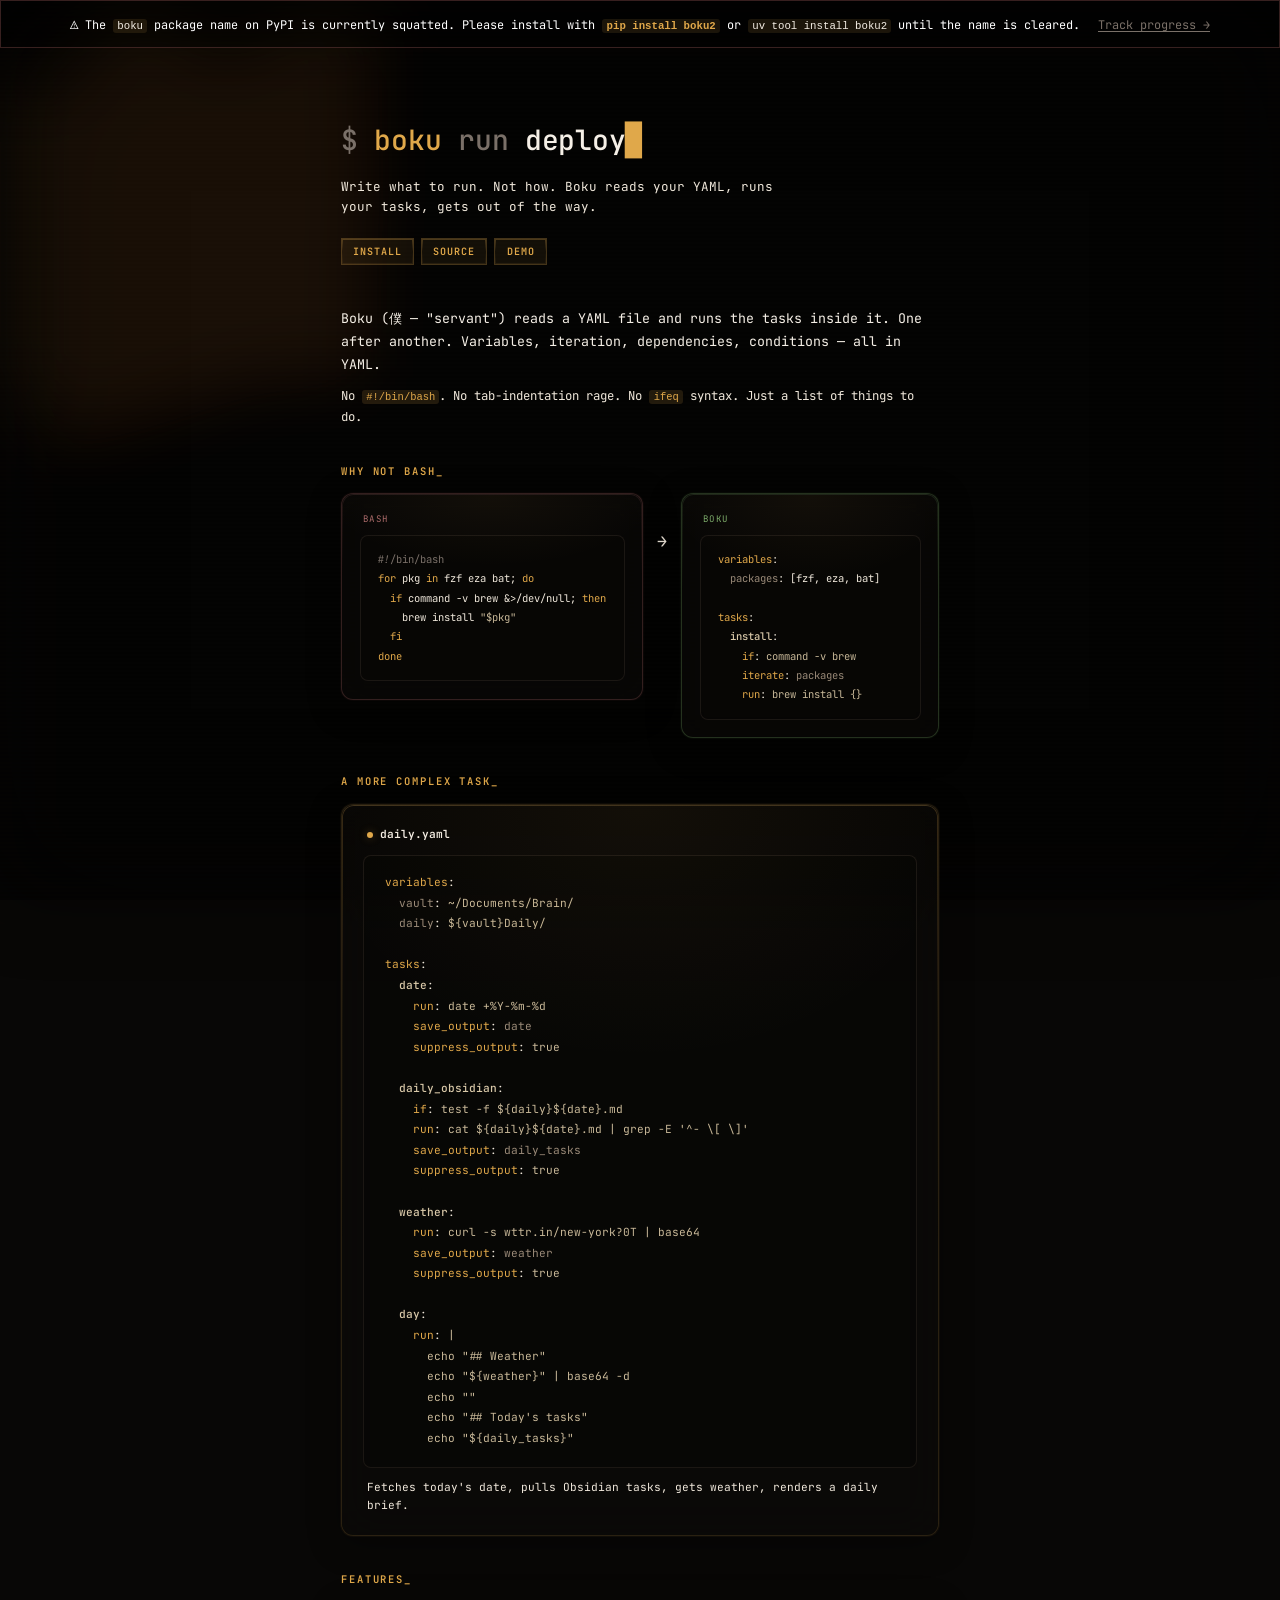
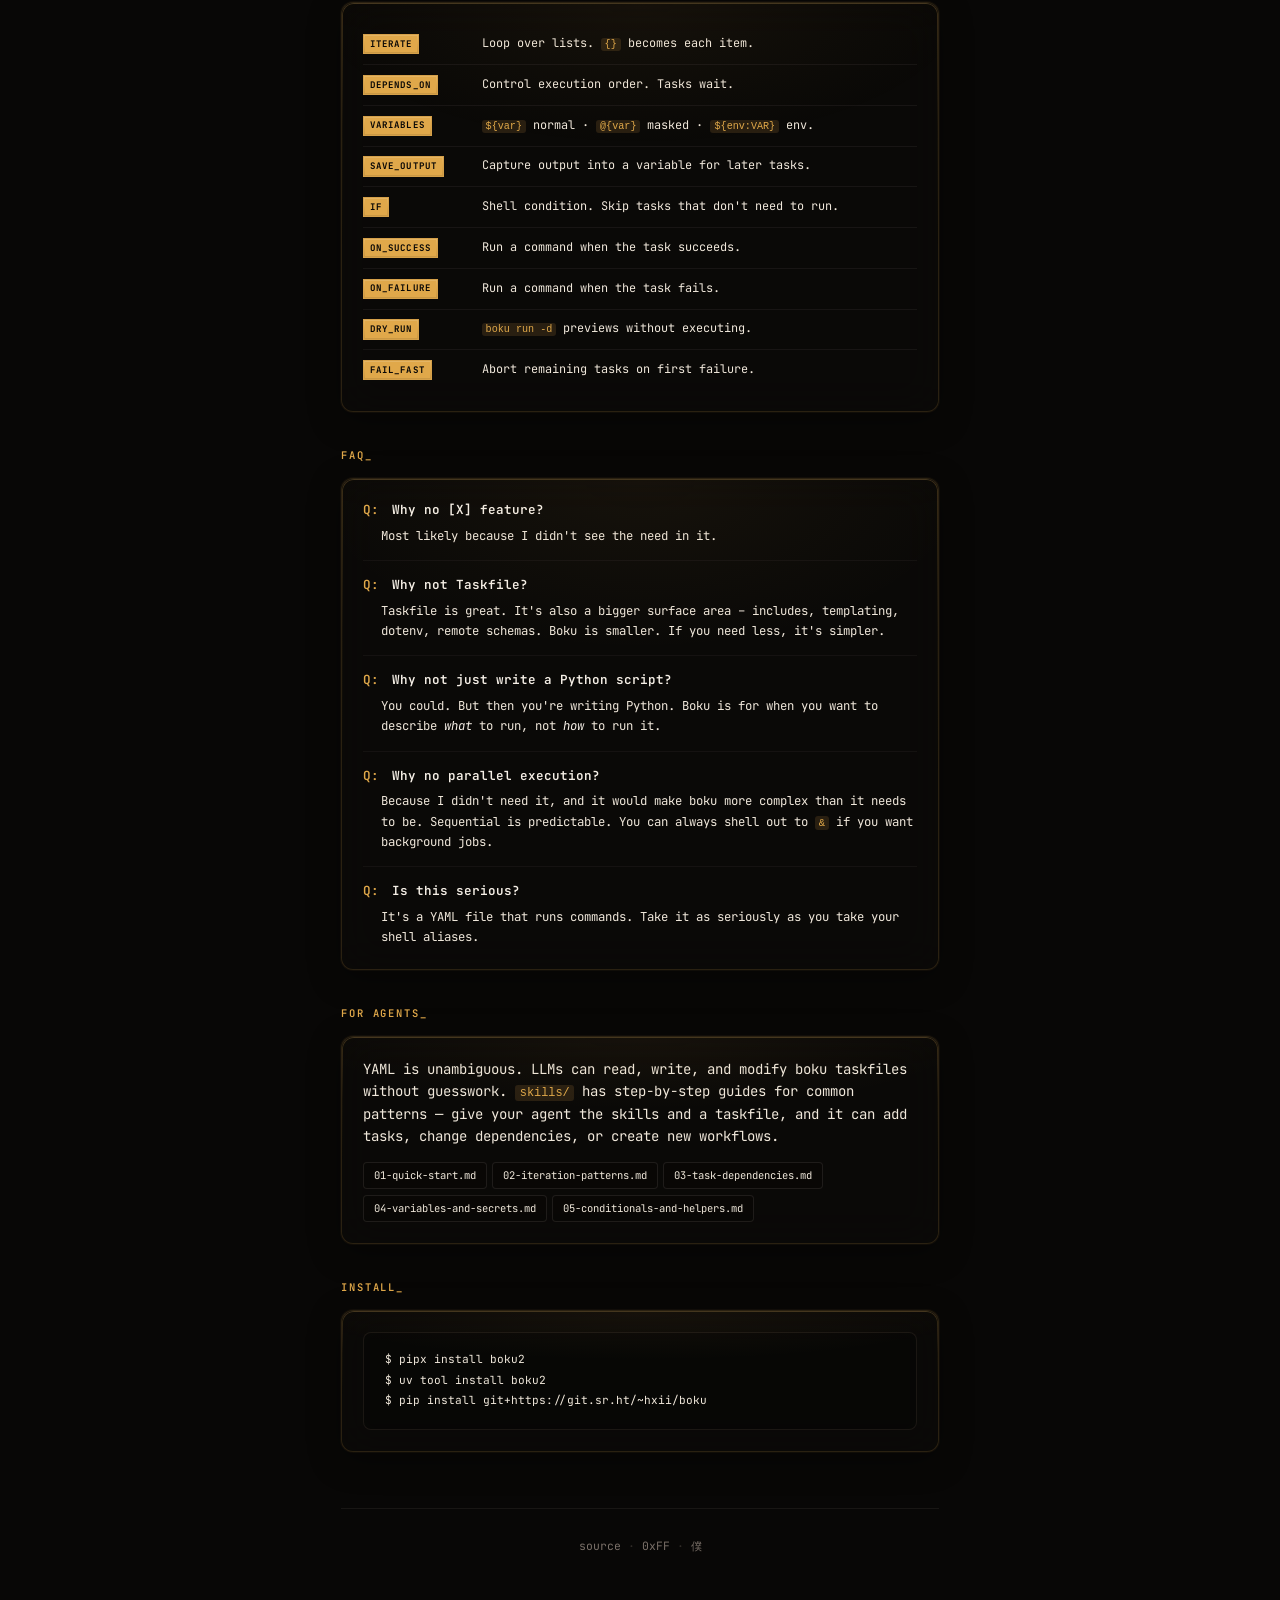
==== commit af331246: "Updated faq" ====
--- a/web/index.html
+++ b/web/index.html
@@ -20,10 +20,14 @@
     <!-- ═══ NAME WARNING ═══ -->
     <div class="warning-banner">
       <span class="warning-icon">⚠️</span>
-      The <code>boku</code> package name on PyPI is currently squatted.
-      Please install with <strong><code>pip install boku2</code></strong>
-      or <code>uv tool install boku2</code> until the name is cleared.
-      <a href="https://github.com/pypi/support/issues/10729" class="warning-link">Track progress →</a>
+      The <code>boku</code> package name on PyPI is currently squatted. Please
+      install with <strong><code>pip install boku2</code></strong> or
+      <code>uv tool install boku2</code> until the name is cleared.
+      <a
+        href="https://github.com/pypi/support/issues/10729"
+        class="warning-link"
+        >Track progress →</a
+      >
     </div>
 
     <div class="page">
@@ -221,11 +225,11 @@
         <h2>faq_</h2>
         <div class="glass-card">
           <div class="faq-item">
-            <p class="faq-q"><span class="faq-mark">Q:</span> Why not Make?</p>
+            <p class="faq-q">
+              <span class="faq-mark">Q:</span> Why no [X] feature?
+            </p>
             <p class="faq-a">
-              Make's syntax is its own language. Tabs matter.
-              <code>ifeq</code> is unreadable. Boku uses YAML — you already know
-              it.
+              Most likely because I didn't see the need in it.
             </p>
           </div>
           <div class="faq-item">
@@ -233,7 +237,7 @@
               <span class="faq-mark">Q:</span> Why not Taskfile?
             </p>
             <p class="faq-a">
-              Taskfile is great. It's also a bigger surface area — includes,
+              Taskfile is great. It's also a bigger surface area – includes,
               templating, dotenv, remote schemas. Boku is smaller. If you need
               less, it's simpler.
             </p>
@@ -256,15 +260,6 @@
               Because I didn't need it, and it would make boku more complex than
               it needs to be. Sequential is predictable. You can always shell
               out to <code>&amp;</code> if you want background jobs.
-            </p>
-          </div>
-          <div class="faq-item">
-            <p class="faq-q">
-              <span class="faq-mark">Q:</span> Why no plugin system?
-            </p>
-            <p class="faq-a">
-              Same answer. Didn't need it. Keeps the surface area small. If you
-              need a plugin, write a task that calls it.
             </p>
           </div>
           <div class="faq-item">
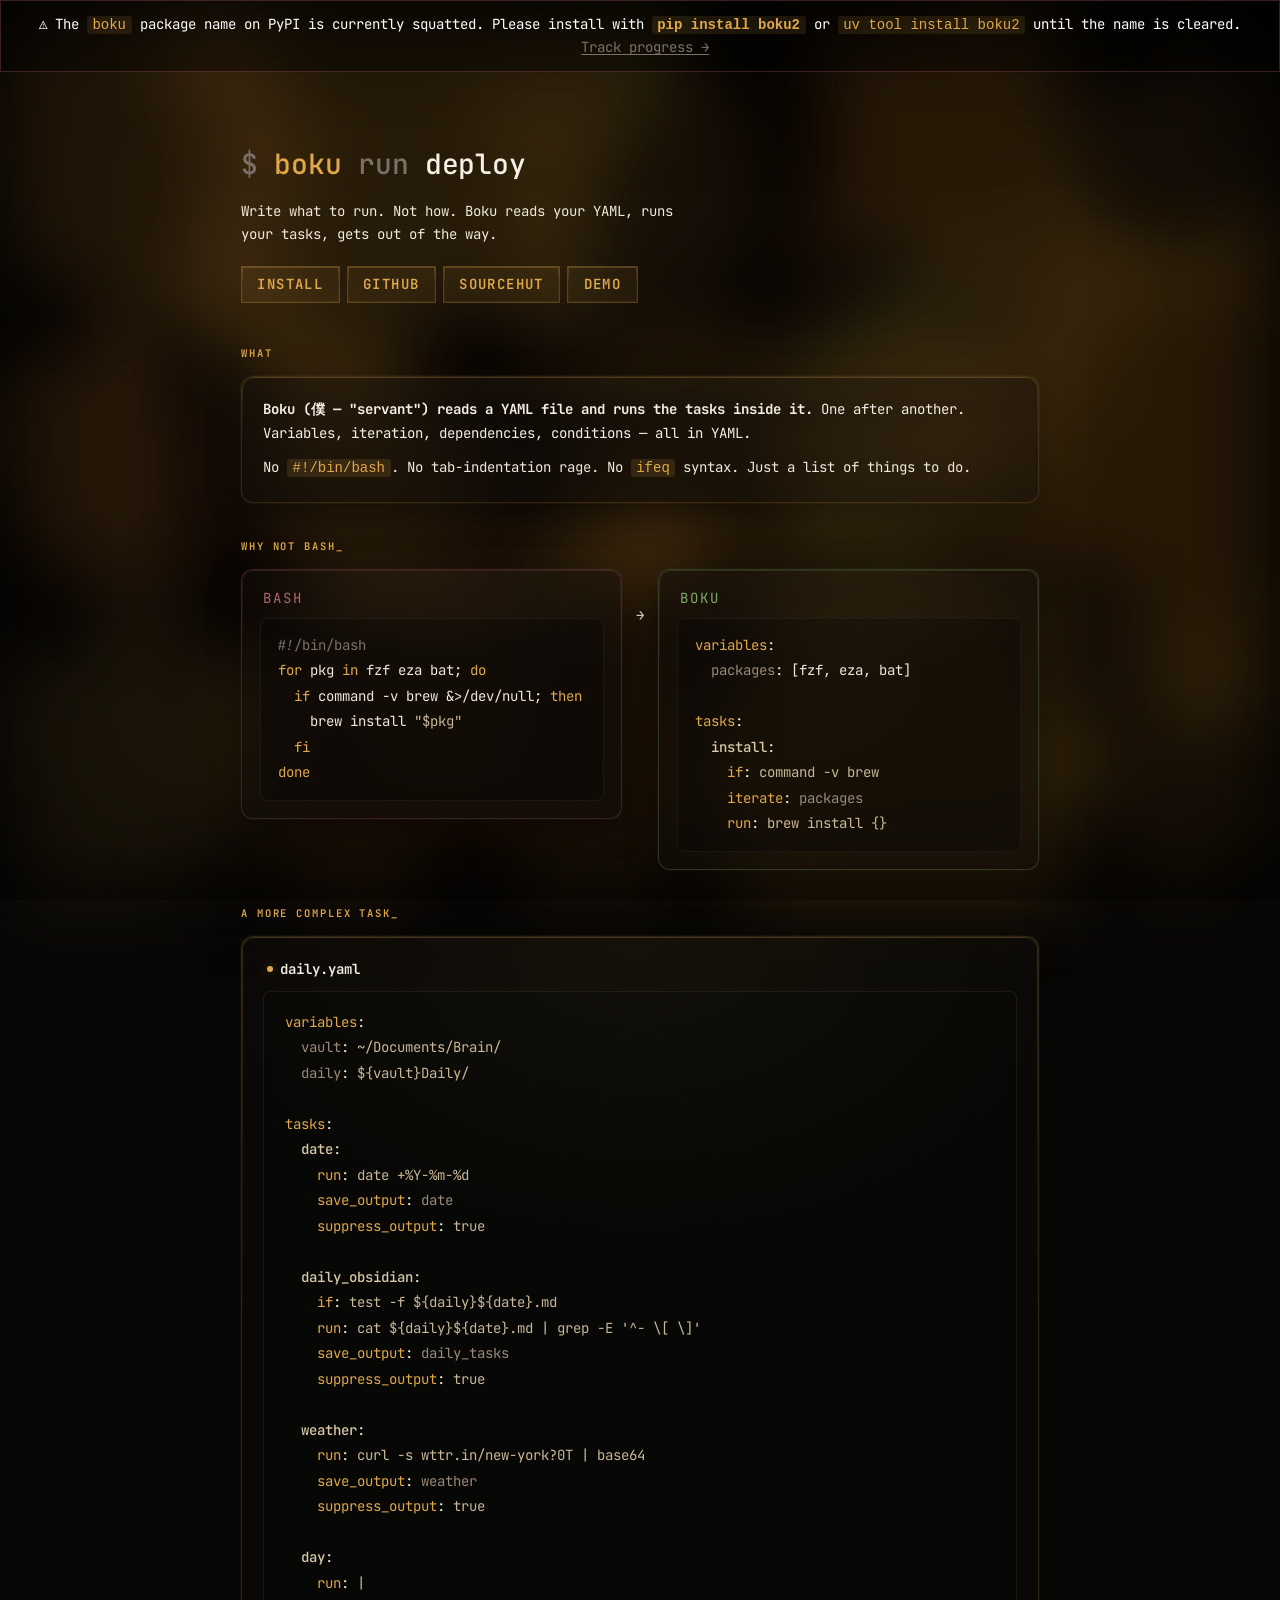
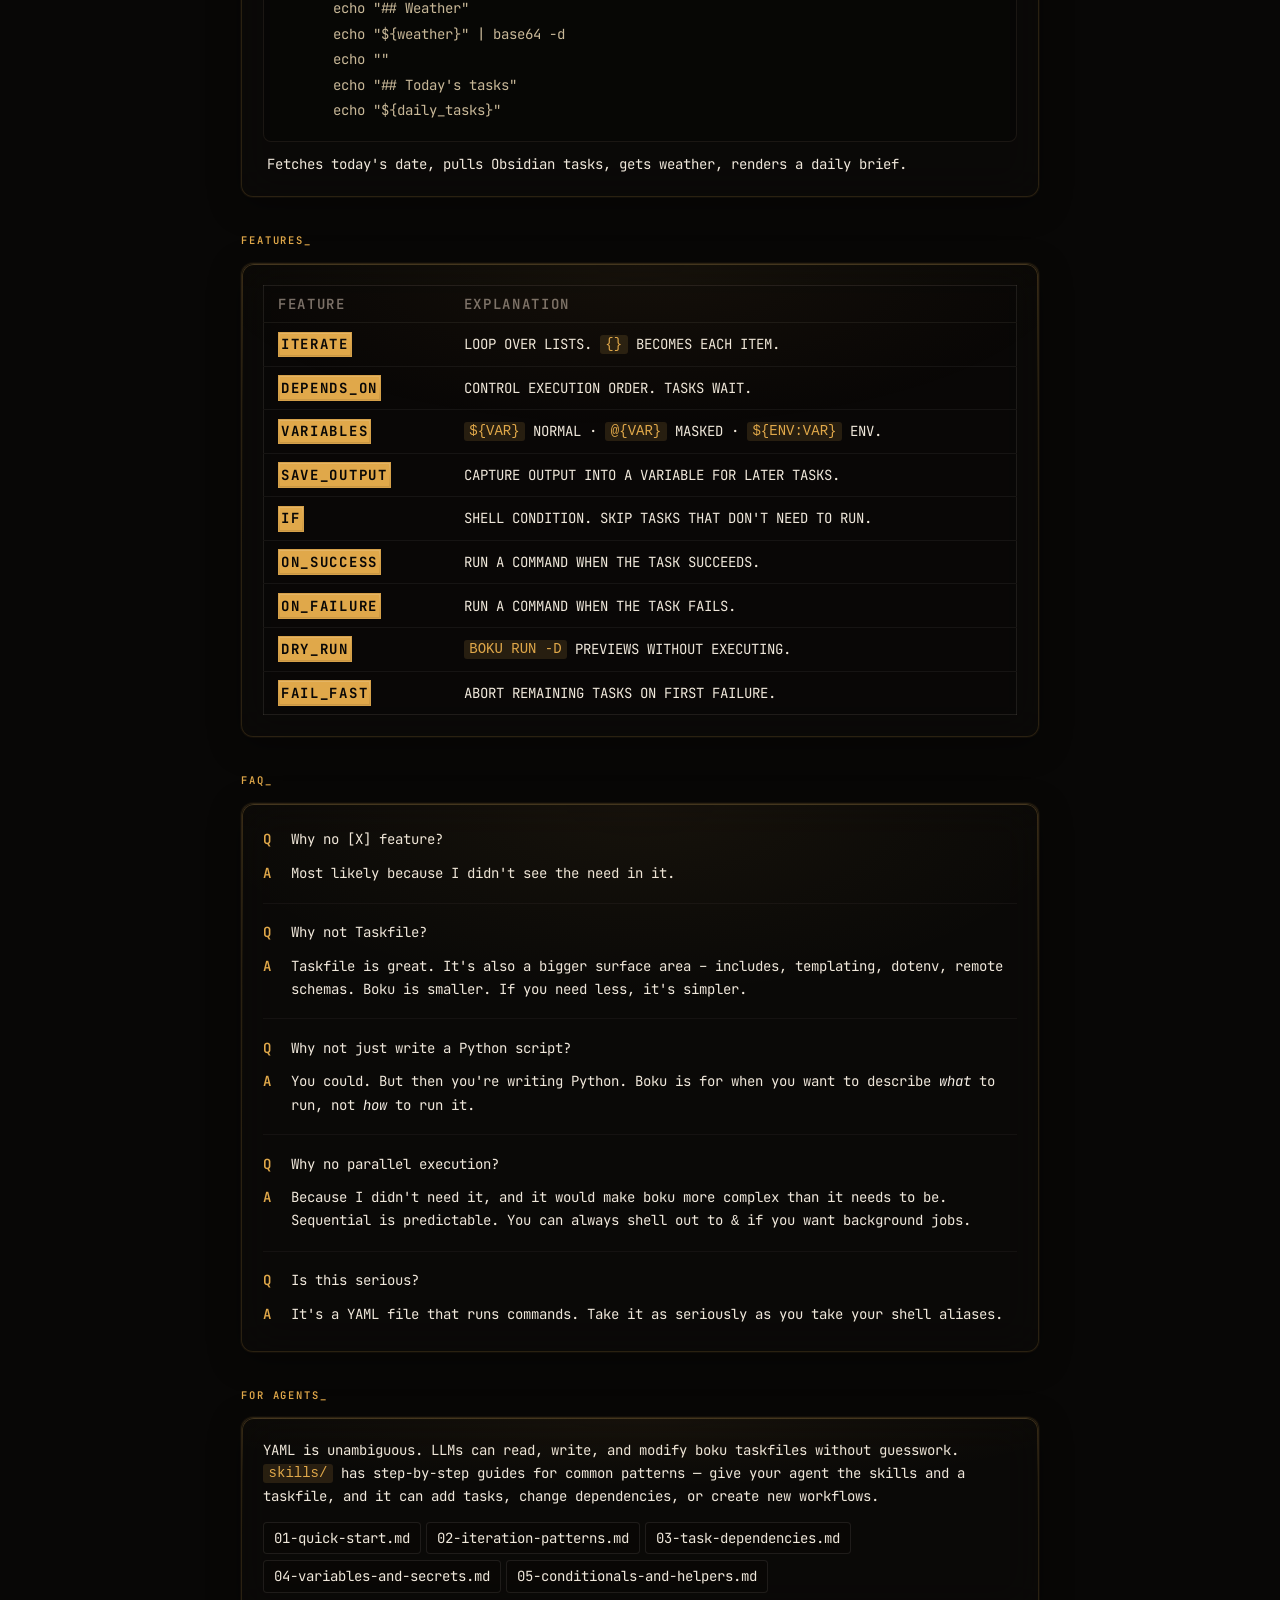
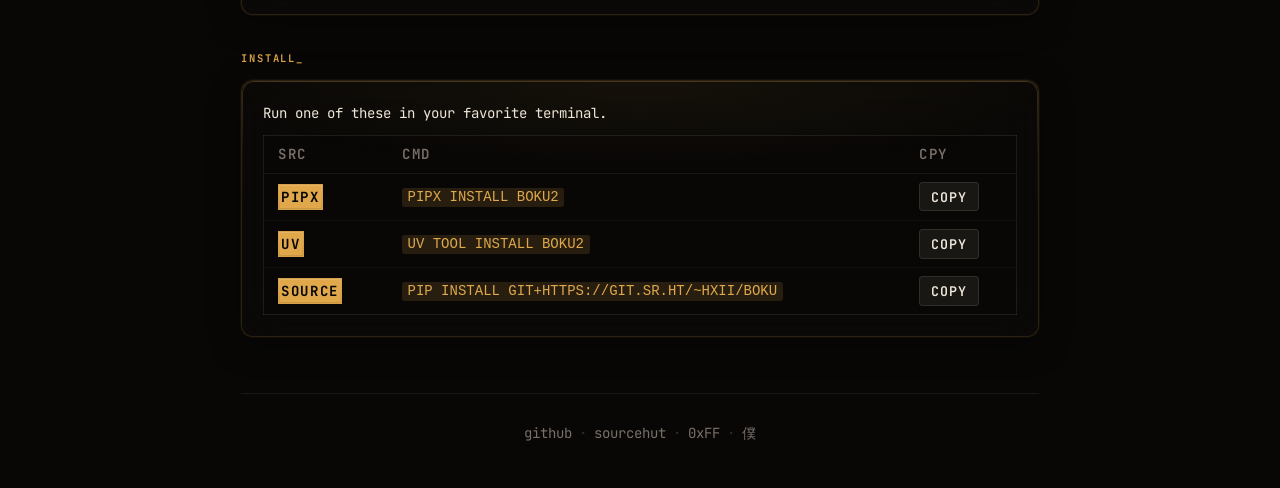
==== commit da3e467e: "Webpage readability tweaks; Added GH link" ====
--- a/web/index.html
+++ b/web/index.html
@@ -1,16 +1,15 @@
 <!doctype html>
 <html lang="en">
   <head>
-    <meta charset="UTF-8" />
-    <meta name="viewport" content="width=device-width, initial-scale=1.0" />
+    <meta charset="UTF-8">
+    <meta name="viewport" content="width=device-width, initial-scale=1.0">
     <title>boku — YAML task runner</title>
-    <link rel="preconnect" href="https://fonts.googleapis.com" />
-    <link rel="preconnect" href="https://fonts.gstatic.com" crossorigin />
+    <link rel="preconnect" href="https://fonts.googleapis.com">
+    <link rel="preconnect" href="https://fonts.gstatic.com" crossorigin>
     <link
       href="https://fonts.googleapis.com/css2?family=JetBrains+Mono:wght@300;400;500;600;700&display=swap"
-      rel="stylesheet"
-    />
-    <link rel="stylesheet" href="style.css" />
+      rel="stylesheet">
+    <link rel="stylesheet" href="style.css">
   </head>
   <body>
     <canvas id="bgCanvas"></canvas>
@@ -45,7 +44,8 @@
         </p>
         <nav class="hero-nav">
           <a href="#install" class="pixel-btn">install</a>
-          <a href="https://git.sr.ht/~hxii/boku" class="pixel-btn">source</a>
+          <a href="https://github.com/hxii/boku" class="pixel-btn">github</a>
+          <a href="https://git.sr.ht/~hxii/boku" class="pixel-btn">sourcehut</a>
           <a
             href="https://asciinema.org/a/IFzd7KtoQtGOAL18ZZVEy49eq"
             class="pixel-btn"
@@ -56,15 +56,21 @@
 
       <!-- ═══ WHAT ═══ -->
       <section class="intro">
-        <p>
-          Boku (僕 — "servant") reads a YAML file and runs the tasks inside it.
-          One after another. Variables, iteration, dependencies, conditions —
-          all in YAML.
-        </p>
-        <p class="dim">
-          No <code>#!/bin/bash</code>. No tab-indentation rage. No
-          <code>ifeq</code> syntax. Just a list of things to do.
-        </p>
+        <h2>what</h2>
+        <div class="glass-card">
+          <p>
+            <strong
+              >Boku (僕 — "servant") reads a YAML file and runs the tasks inside
+              it.</strong
+            >
+            One after another. Variables, iteration, dependencies, conditions —
+            all in YAML.
+          </p>
+          <p class="dim">
+            No <code>#!/bin/bash</code>. No tab-indentation rage. No
+            <code>ifeq</code> syntax. Just a list of things to do.
+          </p>
+        </div>
       </section>
 
       <!-- ═══ WHY NOT BASH ═══ -->
@@ -145,6 +151,10 @@
           <table>
             <tbody>
               <tr>
+                <th>feature</th>
+                <th>explanation</th>
+              </tr>
+              <tr>
                 <td>
                   <span class="label" style="animation-delay: 0s">iterate</span>
                 </td>
@@ -225,51 +235,72 @@
         <h2>faq_</h2>
         <div class="glass-card">
           <div class="faq-item">
-            <p class="faq-q">
-              <span class="faq-mark">Q:</span> Why no [X] feature?
-            </p>
-            <p class="faq-a">
-              Most likely because I didn't see the need in it.
-            </p>
+            <div class="faq-row">
+              <span class="faq-mark">Q</span>
+              <span class="faq-text">Why no [X] feature?</span>
+            </div>
+            <div class="faq-row">
+              <span class="faq-mark">A</span>
+              <span class="faq-text"
+                >Most likely because I didn't see the need in it.</span
+              >
+            </div>
           </div>
           <div class="faq-item">
-            <p class="faq-q">
-              <span class="faq-mark">Q:</span> Why not Taskfile?
-            </p>
-            <p class="faq-a">
-              Taskfile is great. It's also a bigger surface area – includes,
-              templating, dotenv, remote schemas. Boku is smaller. If you need
-              less, it's simpler.
-            </p>
+            <div class="faq-row">
+              <span class="faq-mark">Q</span>
+              <span class="faq-text">Why not Taskfile?</span>
+            </div>
+            <div class="faq-row">
+              <span class="faq-mark">A</span>
+              <span class="faq-text"
+                >Taskfile is great. It's also a bigger surface area – includes,
+                templating, dotenv, remote schemas. Boku is smaller. If you need
+                less, it's simpler.</span
+              >
+            </div>
           </div>
           <div class="faq-item">
-            <p class="faq-q">
-              <span class="faq-mark">Q:</span> Why not just write a Python
-              script?
-            </p>
-            <p class="faq-a">
-              You could. But then you're writing Python. Boku is for when you
-              want to describe <em>what</em> to run, not <em>how</em> to run it.
-            </p>
+            <div class="faq-row">
+              <span class="faq-mark">Q</span>
+              <span class="faq-text">Why not just write a Python script?</span>
+            </div>
+            <div class="faq-row">
+              <span class="faq-mark">A</span>
+              <span class="faq-text"
+                >You could. But then you're writing Python. Boku is for when you
+                want to describe <em>what</em> to run, not <em>how</em> to run
+                it.</span
+              >
+            </div>
           </div>
           <div class="faq-item">
-            <p class="faq-q">
-              <span class="faq-mark">Q:</span> Why no parallel execution?
-            </p>
-            <p class="faq-a">
-              Because I didn't need it, and it would make boku more complex than
-              it needs to be. Sequential is predictable. You can always shell
-              out to <code>&amp;</code> if you want background jobs.
-            </p>
+            <div class="faq-row">
+              <span class="faq-mark">Q</span>
+              <span class="faq-text">Why no parallel execution?</span>
+            </div>
+            <div class="faq-row">
+              <span class="faq-mark">A</span>
+              <span class="faq-text"
+                >Because I didn't need it, and it would make boku more complex
+                than it needs to be. Sequential is predictable. You can always
+                shell out to <code>&amp;</code> if you want background
+                jobs.</span
+              >
+            </div>
           </div>
           <div class="faq-item">
-            <p class="faq-q">
-              <span class="faq-mark">Q:</span> Is this serious?
-            </p>
-            <p class="faq-a">
-              It's a YAML file that runs commands. Take it as seriously as you
-              take your shell aliases.
-            </p>
+            <div class="faq-row">
+              <span class="faq-mark">Q</span>
+              <span class="faq-text">Is this serious?</span>
+            </div>
+            <div class="faq-row">
+              <span class="faq-mark">A</span>
+              <span class="faq-text"
+                >It's a YAML file that runs commands. Take it as seriously as
+                you take your shell aliases.</span
+              >
+            </div>
           </div>
         </div>
       </section>
@@ -298,15 +329,58 @@
       <section class="install" id="install">
         <h2>install_</h2>
         <div class="glass-card">
-          <pre class="code-block"><code>$ pipx install boku2
-$ uv tool install boku2
-$ pip install git+https://git.sr.ht/~hxii/boku</code></pre>
+          <p>Run one of these in your favorite terminal.</p>
+          <table class="install-table">
+            <thead>
+              <tr>
+                <th>src</th>
+                <th>cmd</th>
+                <th>cpy</th>
+              </tr>
+            </thead>
+            <tbody>
+              <tr>
+                <td><span class="label">pipx</span></td>
+                <td><code>pipx install boku2</code></td>
+                <td>
+                  <button class="copy-btn" data-clip="pipx install boku2">
+                    copy
+                  </button>
+                </td>
+              </tr>
+              <tr>
+                <td><span class="label">uv</span></td>
+                <td><code>uv tool install boku2</code></td>
+                <td>
+                  <button class="copy-btn" data-clip="uv tool install boku2">
+                    copy
+                  </button>
+                </td>
+              </tr>
+              <tr>
+                <td><span class="label">source</span></td>
+                <td>
+                  <code>pip install git+https://git.sr.ht/~hxii/boku</code>
+                </td>
+                <td>
+                  <button
+                    class="copy-btn"
+                    data-clip="pip install git+https://git.sr.ht/~hxii/boku"
+                  >
+                    copy
+                  </button>
+                </td>
+              </tr>
+            </tbody>
+          </table>
         </div>
       </section>
 
       <!-- ═══ FOOTER ═══ -->
       <footer>
-        <a href="https://git.sr.ht/~hxii">source</a>
+        <a href="https://github.com/hxii/boku">github</a>
+        <span class="dot">·</span>
+        <a href="https://git.sr.ht/~hxii">sourcehut</a>
         <span class="dot">·</span>
         <a href="https://0xff.nu">0xFF</a>
         <span class="dot">·</span>
@@ -431,6 +505,29 @@
             .forEach((c) => c.classList.toggle("off")),
         800,
       );
+
+      // ── Copy-to-clipboard ──
+      document.querySelectorAll(".copy-btn").forEach((btn) => {
+        btn.addEventListener("click", () => {
+          const text = btn.dataset.clip;
+          navigator.clipboard
+            .writeText(text)
+            .then(() => {
+              btn.textContent = "copied";
+              btn.classList.add("copied");
+              setTimeout(() => {
+                btn.textContent = "copy";
+                btn.classList.remove("copied");
+              }, 1500);
+            })
+            .catch(() => {
+              btn.textContent = "error";
+              setTimeout(() => {
+                btn.textContent = "copy";
+              }, 1500);
+            });
+        });
+      });
 
       // ── Gooey liquid metaball background ──
       const canvas = document.getElementById("bgCanvas");
--- a/web/style.css
+++ b/web/style.css
@@ -35,6 +35,7 @@
 }
 
 html {
+  scroll-behavior: smooth;
   font: 400 14px/1.6 var(--font);
   color: var(--text);
   background: var(--bg);
@@ -210,21 +211,16 @@
   background: rgba(0, 0, 0, 0.4);
   border: 1px solid rgba(154, 90, 90, 0.35);
   padding: 0.85rem 1.25rem;
-  font-size: 0.85rem;
   line-height: 1.6;
   color: white;
   text-align: center;
   margin-bottom: 1rem;
 }
-.warning-banner .warning-icon {
-  font-size: 1rem;
-}
 .warning-banner code {
   background: rgba(212, 160, 74, 0.12);
   padding: 0.1em 0.4em;
   border-radius: 3px;
-  font-size: 0.9em;
-  color: var(--text-bright);
+  color: var(--hi);
 }
 .warning-banner strong code {
   color: var(--hi);
@@ -246,7 +242,7 @@
 .page {
   position: relative;
   z-index: 3;
-  max-width: 640px;
+  max-width: 840px;
   margin: 0 auto;
   padding: 4rem 1.5rem 6rem;
 }
@@ -339,7 +335,6 @@
 
 .tagline {
   color: var(--text);
-  font-size: 0.9rem;
   max-width: 440px;
   margin-bottom: 1.5rem;
   line-height: 1.6;
@@ -358,7 +353,6 @@
 
 .pixel-btn {
   display: inline-block;
-  font-size: 0.72rem;
   font-weight: 600;
   text-transform: uppercase;
   letter-spacing: 0.1em;
@@ -543,7 +537,6 @@
   background: var(--hi-dim);
   padding: 0.1em 0.4em;
   border-radius: 3px;
-  font-size: 0.85em;
   color: var(--hi);
 }
 
@@ -562,12 +555,10 @@
    ═══════════════════════════════════════════ */
 
 .intro p {
-  font-size: 0.95rem;
   line-height: 1.7;
   color: var(--text-bright);
 }
 .intro p.dim {
-  font-size: 0.88rem;
   color: var(--text);
 }
 
@@ -580,7 +571,6 @@
   border: 1px solid rgba(30, 26, 22, 0.9);
   border-radius: 8px;
   padding: 1.25rem 1.5rem;
-  font-size: 0.8rem;
   line-height: 1.75;
   overflow-x: auto;
 }
@@ -632,13 +622,11 @@
 }
 
 .example-title {
-  font-size: 0.8rem;
   font-weight: 600;
   color: var(--text-bright);
 }
 
 .example-hint {
-  font-size: 0.6rem;
   text-transform: uppercase;
   letter-spacing: 0.12em;
   color: var(--text-dim);
@@ -649,7 +637,6 @@
 }
 
 .example-desc {
-  font-size: 0.8rem;
   color: var(--text);
   margin-top: 0.75rem;
   padding-left: 0.25rem;
@@ -671,12 +658,10 @@
 }
 .compare-card .code-block {
   padding: 1rem 1.25rem;
-  font-size: 0.75rem;
   background: rgba(8, 7, 6, 0.4);
 }
 
 .compare-label {
-  font-size: 0.65rem;
   text-transform: uppercase;
   letter-spacing: 0.15em;
   margin-bottom: 0.6rem;
@@ -720,7 +705,6 @@
 
 .compare-arrow {
   color: var(--text);
-  font-size: 1.2rem;
   padding-top: 2.5rem;
   text-align: center;
 }
@@ -732,11 +716,23 @@
 .glass-card table {
   width: 100%;
   border-collapse: collapse;
-  font-size: 0.85rem;
+  background: rgba(8, 7, 6, 0.3);
+  border: 1px solid rgba(122, 112, 104, 0.2);
+}
+.glass-card th {
+  text-align: left;
+  padding: 0.5rem 1rem;
+  border-bottom: 1px solid rgba(122, 112, 104, 0.15);
+  text-transform: uppercase;
+  letter-spacing: 0.12em;
+  color: var(--text-dim);
+  font-weight: 600;
 }
 .glass-card td {
-  padding: 0.7rem 1.25rem 0.7rem 0;
-  vertical-align: top;
+  /* padding: 0.7rem 1.25rem 0.7rem 0; */
+  padding: 0.6em 1em;
+  vertical-align: middle;
+  text-transform: uppercase;
   border-bottom: 1px solid rgba(122, 112, 104, 0.12);
 }
 .glass-card td:first-child {
@@ -754,6 +750,9 @@
 .faq-item {
   padding: 1rem 0;
   border-bottom: 1px solid rgba(122, 112, 104, 0.1);
+  display: flex;
+  flex-direction: column;
+  gap: 0.25rem;
 }
 .faq-item:last-child {
   border-bottom: none;
@@ -763,27 +762,25 @@
   padding-top: 0;
 }
 
-.faq-q {
+.faq-row {
+  display: flex;
+  align-items: baseline;
+  gap: 0.5rem;
+  padding: 0.25rem 0;
+}
+
+.faq-mark {
+  color: var(--hi);
   font-weight: 600;
-  color: var(--text-bright);
-  margin-bottom: 0.4rem;
-  font-size: 0.9rem;
-  padding-left: 1.25rem;
-}
-
-.faq-mark {
-  color: var(--hi);
-  margin-right: 0.4em;
-  margin-left: -1.25rem;
-}
-
-.faq-a {
+  flex-shrink: 0;
+  width: 1.5rem;
+}
+
+.faq-text {
   color: var(--text);
-  font-size: 0.88rem;
   line-height: 1.65;
-  padding-left: 1.25rem;
-}
-.faq-a em {
+}
+.faq-text em {
   font-style: italic;
   color: var(--text-bright);
 }
@@ -801,7 +798,6 @@
   gap: 0.4rem;
 }
 .skills-list li {
-  font-size: 0.75rem;
   padding: 0.3rem 0.7rem;
   background: rgba(8, 7, 6, 0.3);
   border: 1px solid rgba(122, 112, 104, 0.2);
@@ -865,11 +861,10 @@
 
 .label {
   display: inline-block;
-  font-size: 0.65rem;
   font-weight: 700;
   text-transform: uppercase;
   letter-spacing: 0.12em;
-  padding: 0.2em 0.65em;
+  padding: 0.05em 0.15em;
   background: var(--hi);
   color: var(--bg);
   border: 1px solid rgba(212, 160, 74, 0.9);
@@ -902,7 +897,6 @@
   margin-top: 4rem;
   padding-top: 2rem;
   border-top: 1px solid rgba(122, 112, 104, 0.15);
-  font-size: 0.82rem;
   display: flex;
   align-items: center;
   justify-content: center;
@@ -930,6 +924,74 @@
 }
 
 /* ═══════════════════════════════════════════
+   INSTALL TABLE
+   ═══════════════════════════════════════════ */
+
+.install-table {
+  width: 100%;
+  border-collapse: collapse;
+  background: rgba(8, 7, 6, 0.3);
+  border: 1px solid rgba(122, 112, 104, 0.2);
+}
+.install-table th {
+  text-align: left;
+  padding: 0.5rem 1rem;
+  border-bottom: 1px solid rgba(122, 112, 104, 0.15);
+  text-transform: uppercase;
+  letter-spacing: 0.12em;
+  color: var(--text-dim);
+  font-weight: 600;
+}
+.install-table td {
+  padding: 0.6rem 1rem;
+  border-bottom: 1px solid rgba(122, 112, 104, 0.08);
+  vertical-align: middle;
+}
+.install-table td:first-child {
+  white-space: nowrap;
+}
+.install-table tr:last-child td {
+  border-bottom: none;
+}
+.install-table code {
+  background: var(--hi-dim);
+  padding: 0.1em 0.4em;
+  border-radius: 3px;
+  color: var(--hi);
+}
+
+.copy-btn {
+  font-weight: 600;
+  text-transform: uppercase;
+  letter-spacing: 0.08em;
+  padding: 0.35em 0.8em;
+  color: var(--text);
+  background: rgba(122, 112, 104, 0.15);
+  border: 1px solid rgba(122, 112, 104, 0.25);
+  border-radius: 4px;
+  cursor: pointer;
+  transition:
+    background 0.15s,
+    border-color 0.15s,
+    color 0.15s;
+  font-family: var(--font);
+}
+.copy-btn:hover {
+  background: rgba(212, 160, 74, 0.12);
+  border-color: rgba(212, 160, 74, 0.35);
+  color: var(--hi);
+}
+.copy-btn:active {
+  background: rgba(212, 160, 74, 0.22);
+  border-color: var(--hi);
+}
+.copy-btn.copied {
+  color: var(--good);
+  border-color: var(--good-border);
+  background: rgba(106, 154, 90, 0.15);
+}
+
+/* ═══════════════════════════════════════════
    RESPONSIVE
    ═══════════════════════════════════════════ */
 
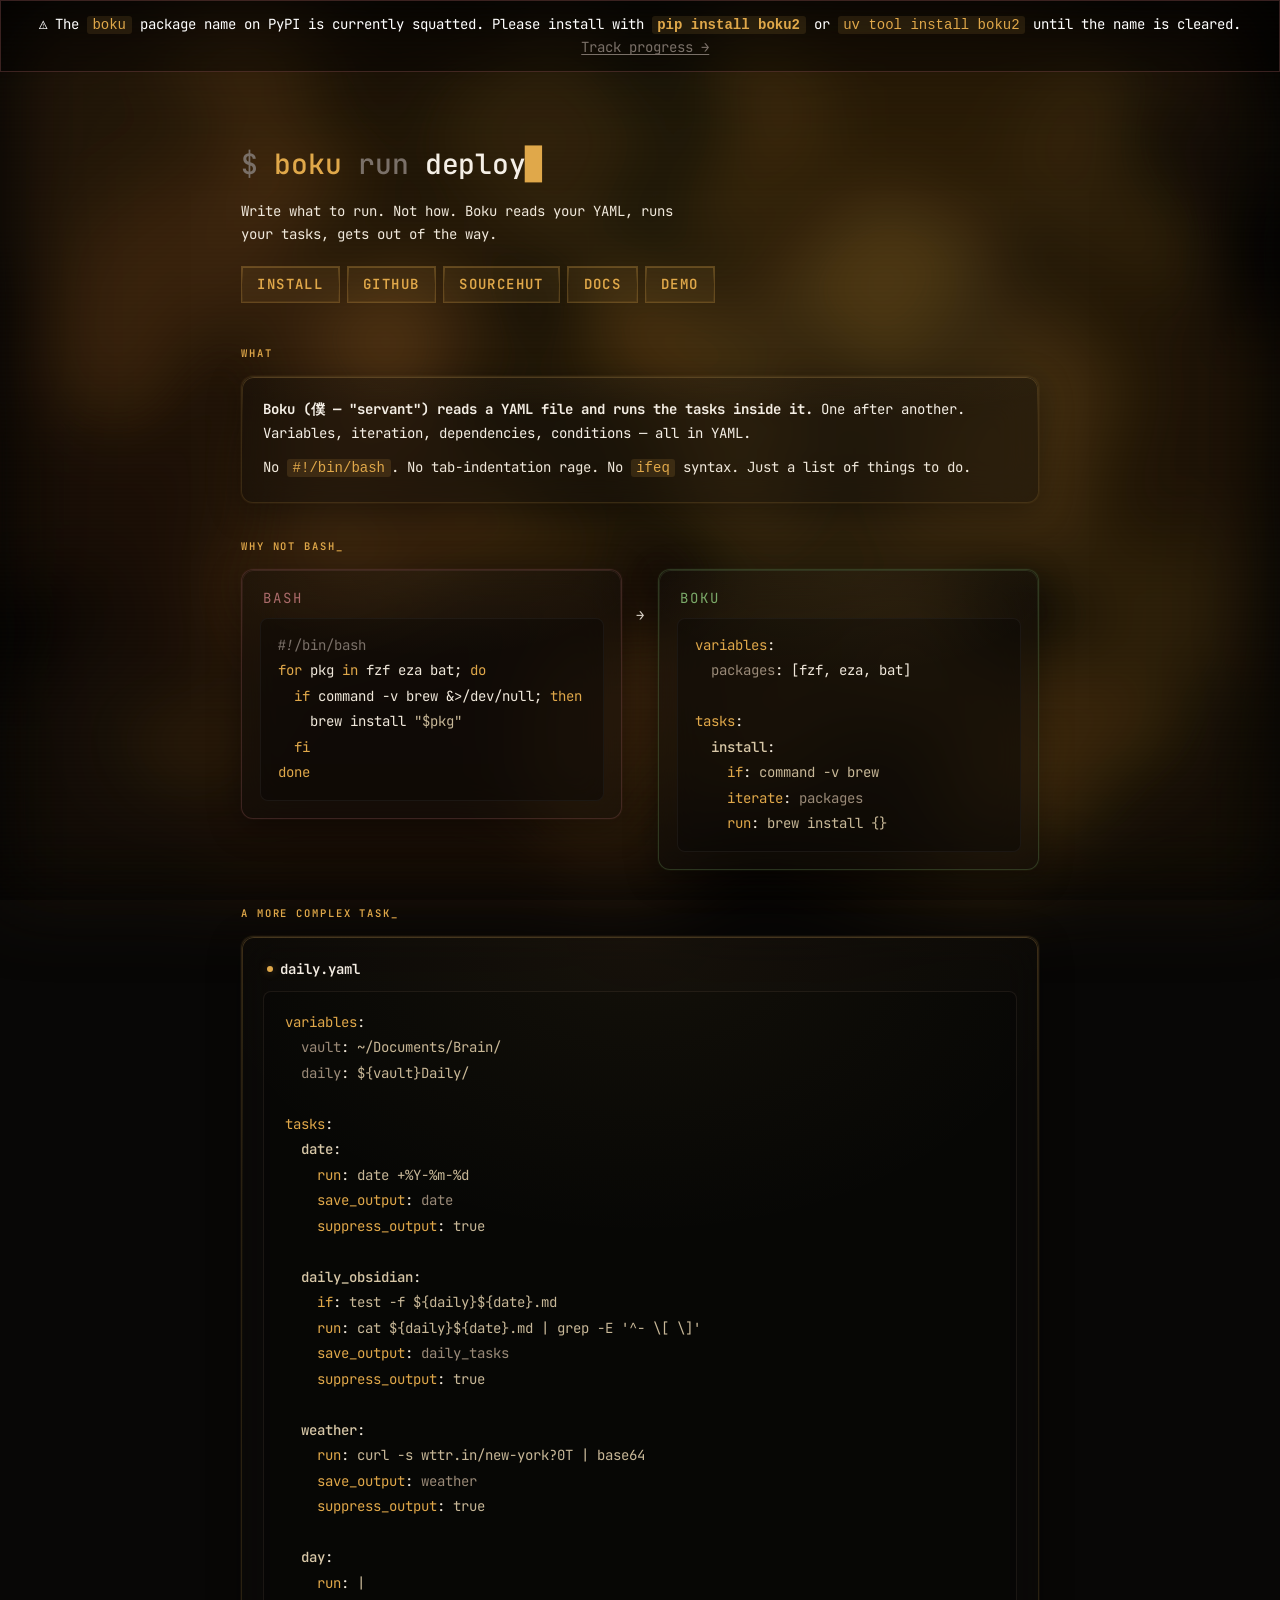
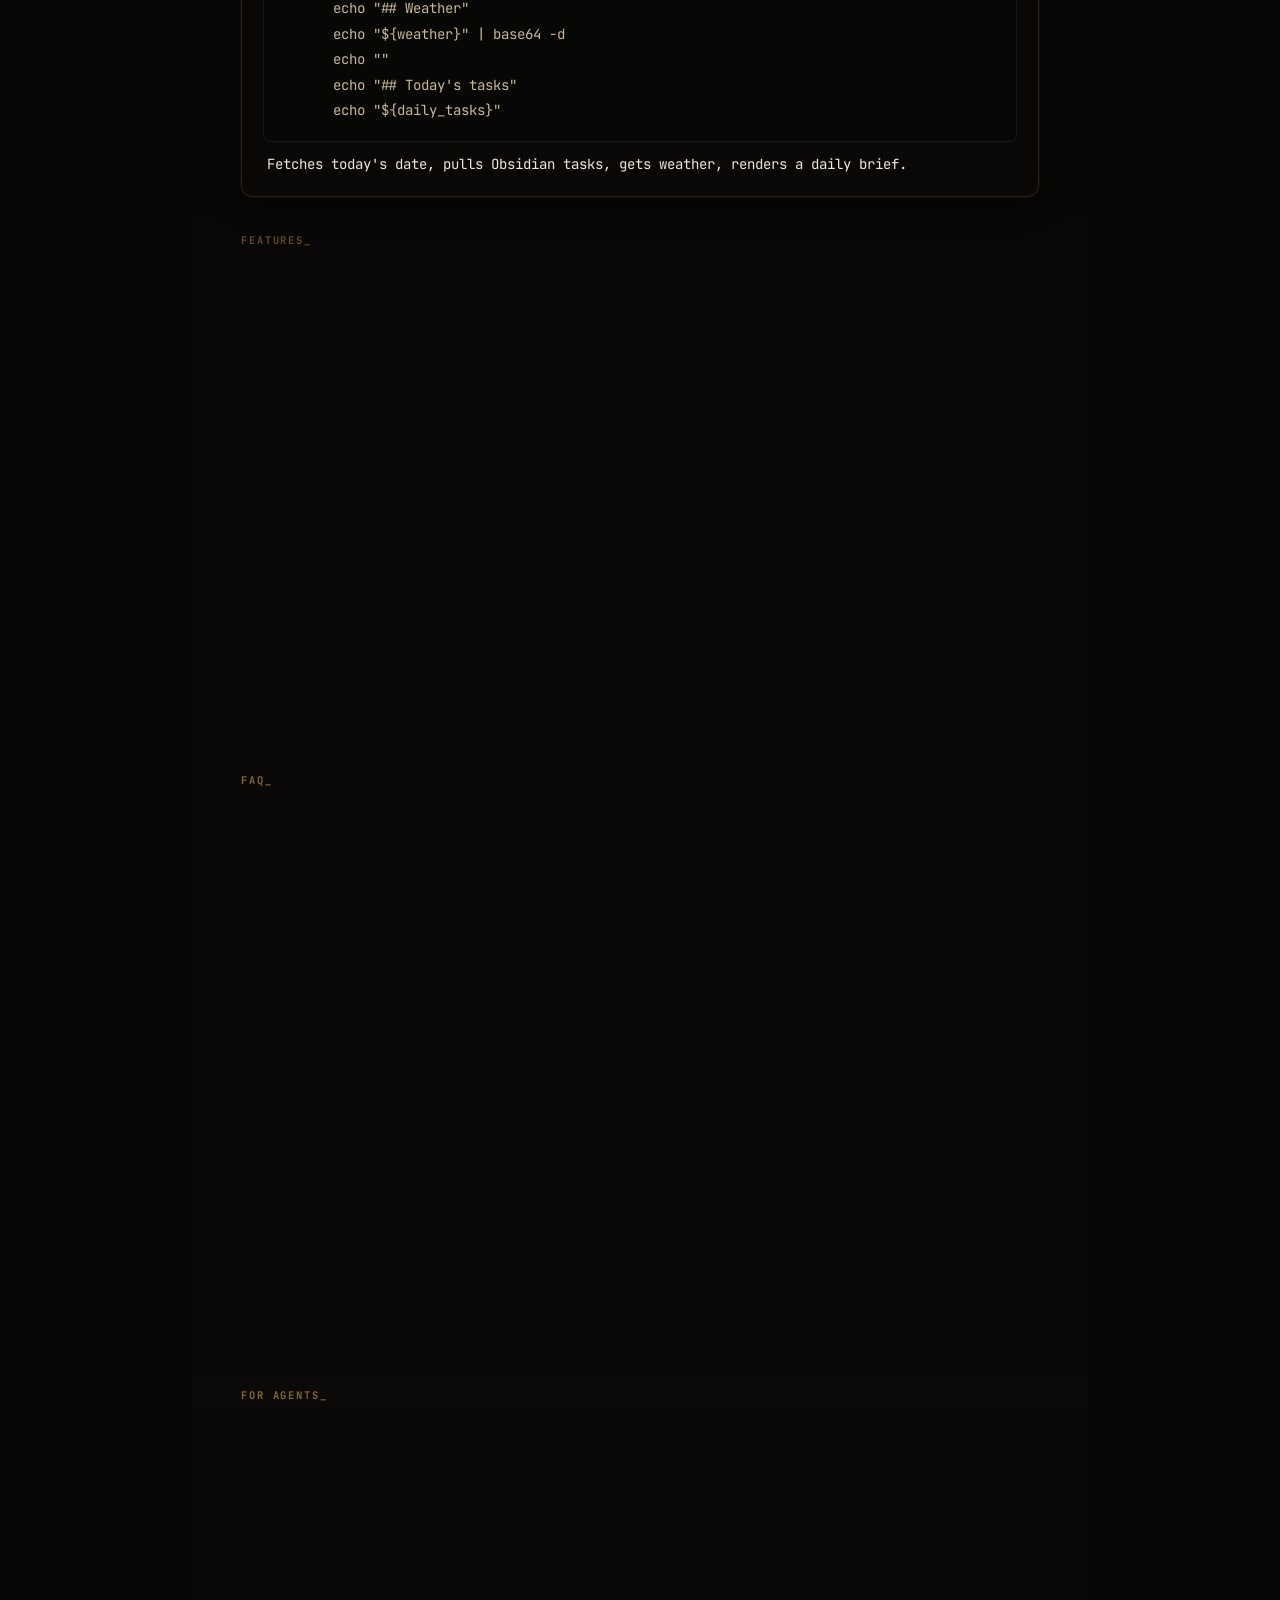
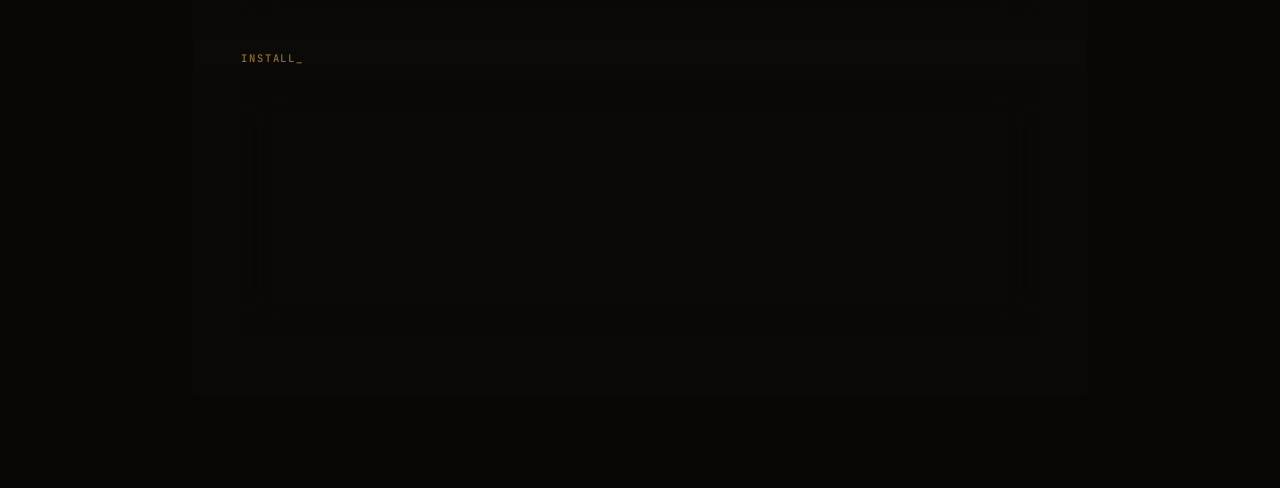
==== commit 1baad575: "Webpage update" ====
--- a/web/index.html
+++ b/web/index.html
@@ -46,6 +46,11 @@
           <a href="#install" class="pixel-btn">install</a>
           <a href="https://github.com/hxii/boku" class="pixel-btn">github</a>
           <a href="https://git.sr.ht/~hxii/boku" class="pixel-btn">sourcehut</a>
+          <a
+            href="https://github.com/hxii/boku/blob/main/docs/getting-started.md"
+            class="pixel-btn"
+            >Docs</a
+          >
           <a
             href="https://asciinema.org/a/IFzd7KtoQtGOAL18ZZVEy49eq"
             class="pixel-btn"
